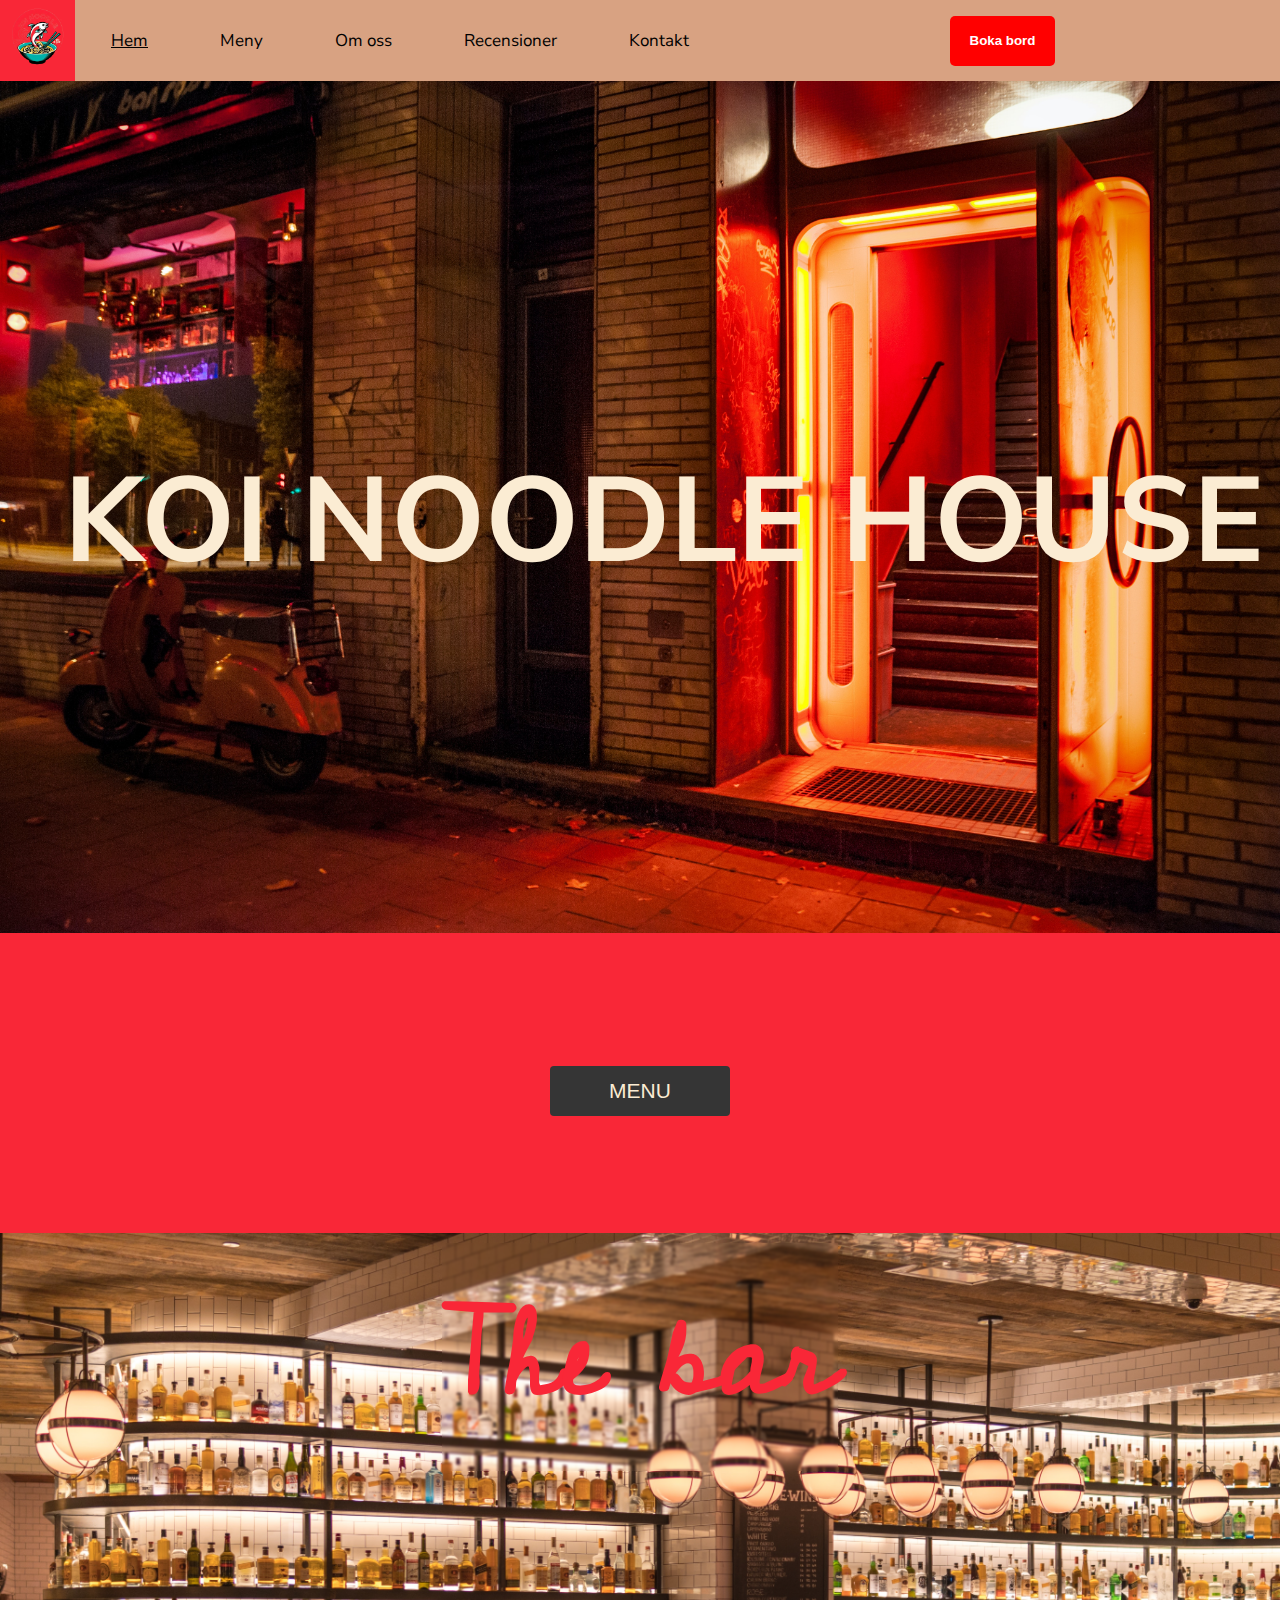
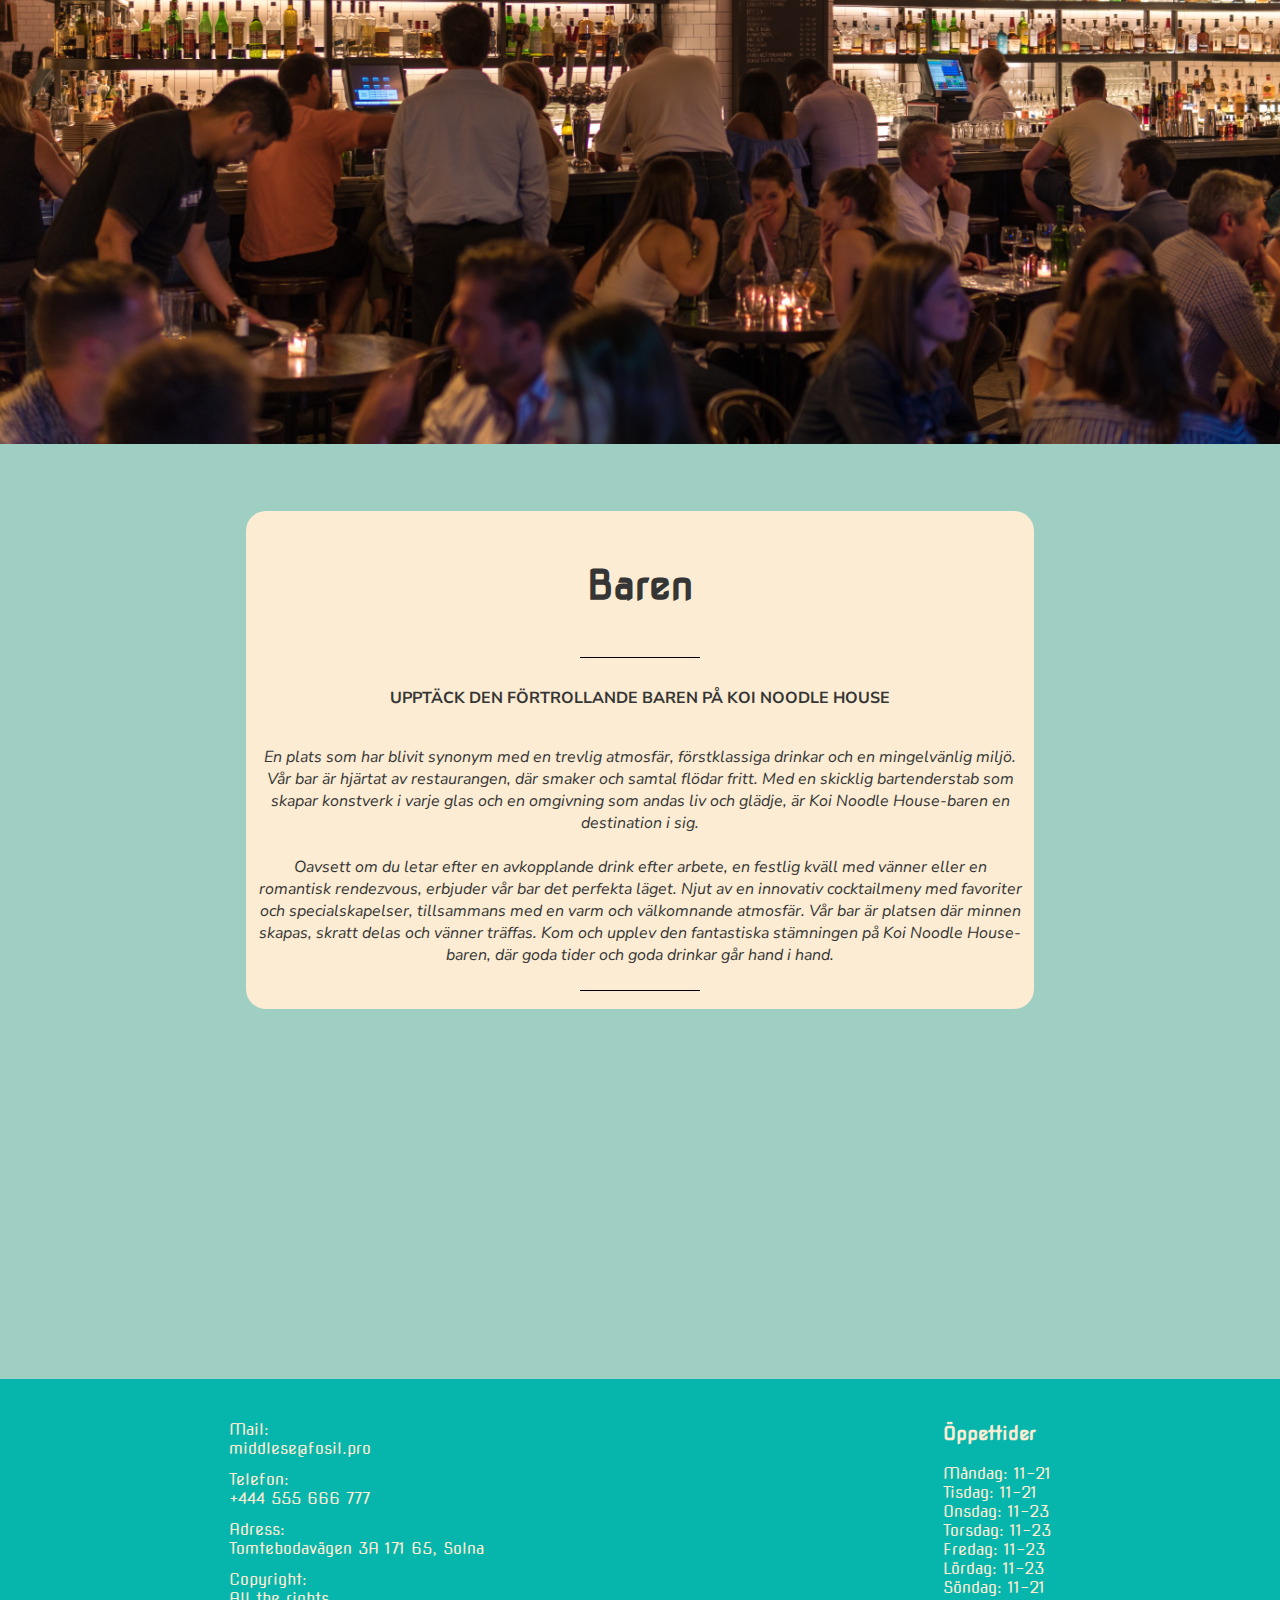
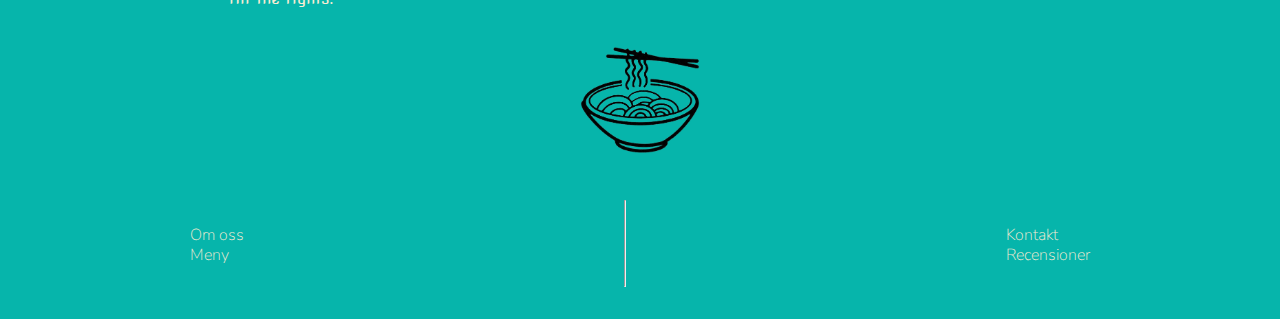
==== index.html @ 0df45abd "Merge pull request #26 from CharlesLindberg/jon" ====
<!DOCTYPE html>
<html lang="sv">
  <head>
    <meta charset="UTF-8" />
    <meta http-equiv="X-UA-Compatible" content="IE=edge" />
    <meta name="viewport" content="width=device-width, initial-scale=1.0" />
    <link rel="stylesheet" href="style.css" />
    <link rel="preconnect" href="https://fonts.googleapis.com" />
    <link rel="preconnect" href="https://fonts.gstatic.com" crossorigin />
    <link
      href="https://fonts.googleapis.com/css2?family=Nova+Square&family=Nunito+Sans:opsz,wght@6..12,200;6..12,300;6..12,400;6..12,900;6..12,1000&display=swap"
      rel="stylesheet"
    />
    <link rel="preconnect" href="https://fonts.googleapis.com" />
    <link rel="preconnect" href="https://fonts.gstatic.com" crossorigin />
    <link
      href="https://fonts.googleapis.com/css2?family=Cedarville+Cursive&display=swap"
      rel="stylesheet"
    />
    <link rel="stylesheet" href="https://cdnjs.cloudflare.com/ajax/libs/font-awesome/4.7.0/css/font-awesome.min.css">
    <script src="script.js"></script>
    <title>Koi Noodle House</title>
    <link rel="icon" href="/images/koiFishLogo.png">
    <script defer src="script.js"></script>

  </head>
  <body>
    <header>
      <nav class="topnav" id="myTopnav" aria-label="Main Navigation">
        <a href="./index.html" class="active"><img src="./images/RamenLogo.png" alt="Koi fish logo"
            height="75"
            width="75"
        /></a>
        <a href="./index.html" style="text-decoration: underline;">Hem</a>
        <a href="./meny.html">Meny</a>
        <a href="./omoss.html">Om oss</a>
        <a href="./recensioner.html">Recensioner</a>
        <a href="./kontakt.html">Kontakt</a>
      <div class="openBtn">
            <button class="openButton" onclick="openForm()"><strong>Boka bord</strong></button>
          </div>
          <div class="loginPopup">
            <div class="formPopup" id="popupForm">
              <form class="formContainer">
                <h2>Boka Bord:</h2>
                <label for="email">
                  <strong>E-mail</strong>
                </label>
                <input type="text" id="email" placeholder="Your Email" name="email" required>
                <label for="date">
                  <strong>Datum</strong>
                </label>
                <input type="datetime-local" id="date" name="date" required>
                <label for="date">
                  <strong>Antal personer</strong>
                </label>
                <input type="number" id="persons" placeholder="Antal personer" name="persons" required>
                <button type="submit" class="btn-boka">Boka</button>
                <button type="button" class="btn-boka cancel" onclick="closeForm()">Stäng</button>
              </form>
            </div>
          </div>
        <a href="javascript:void(0);" class="icon" onclick="myFunction()">
          <i class="fa fa-bars"></i>
        </a>
      </nav>
    </header>
    <main class="startsida">
      <div class="pics">
        <img
          src="/images/pexels-mali-maeder-219095.jpg"
          alt="Köksmästare arbetar"
          class="desktop"
        />
        <img
          src="/images/pexels-kyle-lui-734562.jpg"
          alt="restaurangen"
          class="mobile"
        />
        <h1>KOI NOODLE HOUSE</h1>
        <div class="btn">
          <a href="/meny.html"><button>MENU</button></a>
        </div>
      </div>
      <div class="bar">
        <img src="/images/theBar.jpg" alt="Baren" />
        <h2>The bar</h2>
        <div class="text">
          <h3>Baren</h3>
          <hr>
          <h4>UPPTÄCK DEN FÖRTROLLANDE BAREN PÅ KOI NOODLE HOUSE</h4>
          <p>
            En plats som har blivit synonym med en trevlig atmosfär,
            förstklassiga drinkar och en mingelvänlig miljö. Vår bar är hjärtat
            av restaurangen, där smaker och samtal flödar fritt. Med en skicklig
            bartenderstab som skapar konstverk i varje glas och en omgivning som
            andas liv och glädje, är Koi Noodle House-baren en destination i
            sig. <br /><br />

            Oavsett om du letar efter en avkopplande drink efter arbete, en
            festlig kväll med vänner eller en romantisk rendezvous, erbjuder vår
            bar det perfekta läget. Njut av en innovativ cocktailmeny med
            favoriter och specialskapelser, tillsammans med en varm och
            välkomnande atmosfär. Vår bar är platsen där minnen skapas, skratt
            delas och vänner träffas. Kom och upplev den fantastiska stämningen
            på Koi Noodle House-baren, där goda tider och goda drinkar går hand
            i hand.
          </p>
          <hr />
        </div>
      </div>
    </main>
    <footer>
      <div class="row">
        <div class="contact-information" aria-label="Company Contact Information">
          <p>Mail:<br>
            middlese@fosil.pro<br>
          </p>
          <p>
            Telefon:<br>
            +444 555 666 777<br>
          </p>
          <p>
            Adress:<br>
            Tomtebodavägen 3A 171 65, Solna<br>
          </p>
          <p>
            Copyright:<br>
            All the rights.
          </p>
        </div>
        <div class="contact">
          <h3>Öppettider</h3>
          <p>
            Måndag: 11-21 <br />
            Tisdag: 11-21 <br />
            Onsdag: 11-23 <br />
            Torsdag: 11-23 <br />
            Fredag: 11-23 <br />
            Lördag: 11-23 <br />
            Söndag: 11-21 <br />
          </p>
        </div>
      </div>
      <div class="img-holder">
        <img src="./images/nudlar2-removebg-preview.png" alt="nudlar" />
      </div>
      <div class="row">

              <div class="footer-nav" aria-label="Footer Navigation">
                <a href="./omoss.html">Om oss</a>
                <a href="./meny.html">Meny</a>
              </div>
              <div class="line">
                <hr />
              </div>
              <div class="row">
                <div class="footer-nav" aria-label="Footer Navigation">
                  <a href="./kontakt.html">Kontakt</a>
                  <a href="./recensioner.html">Recensioner</a>
                </div>
              </div>
            </div>
          </footer>
  </body>
</html>
---- style.css ----
@charset "UTF-8";
.topnav {
  background-color: #d8a282;
  overflow: hidden;
  font-family: "Nunito Sans", sans-serif;
}

.topnav a {
  float: left;
  display: block;
  color: black;
  text-align: center;
  text-decoration: none;
  font-size: 17px;
}

.topnav a:not(:first-child) {
  display: none;
  padding: 29px 36px;
}

.topnav a:hover {
  background-color: #d8a282;
  color: red;
  transition: 0.2s;
}

.topnav a.active {
  background-color: #f92737;
}

.topnav a.icon {
  float: right;
  display: block;
}

.topnav.responsive {
  position: relative;
}

.topnav.responsive a.icon {
  position: absolute;
  right: 0;
  top: 0;
}

.topnav.responsive a {
  float: none;
  display: block;
  text-align: left;
}

.topnav.responsive {
  z-index: 1;
}

.openBtn {
  position: absolute;
  left: 150px;
}

.topnav a:active {
  text-decoration: underline;
}

@media screen and (min-width: 800px) {
  .topnav a:not(:first-child) {
    display: block;
  }
  .topnav a.icon {
    display: none;
  }
  .openBtn {
    position: static;
  }
}
.row {
  display: flex;
  justify-content: space-around;
  align-items: center;
}

hr {
  height: 85px;
}

footer {
  color: #fbecd3;
  background-color: #06b5ab;
  position: relative;
  bottom: 0px;
  width: 100%;
  min-height: 60vh;
  display: flex;
  flex-direction: column;
  justify-content: space-evenly;
}
footer .img-holder {
  height: 10%;
  width: 10%;
  align-self: center;
}
footer .img-holder img {
  height: 100%;
  width: 100%;
}
footer .contact {
  font-family: "Nova Square", sans-serif;
}
footer .contact-information {
  display: flex;
  flex-direction: column;
  justify-content: flex-start;
}
footer .contact-information p {
  margin: 12px 0px 0px 0px;
  font-family: "Nova Square", sans-serif;
}

.footer-nav {
  font-family: "Nunito Sans", sans-serif;
  font-weight: 200;
  display: flex;
  flex-direction: column;
}
.footer-nav a {
  height: 20px;
  text-decoration: none;
  color: #fbecd3;
}

.meny .content {
  background-color: #9fcec3;
  font-family: "Nunito Sans", sans-serif;
  color: rgb(53, 53, 53);
  display: flex;
  flex-direction: column;
  justify-content: center;
  align-items: center;
  min-height: 500px;
  align-items: center;
  text-align: center;
}
.meny .content .rubrik {
  position: relative;
}
.meny .content .rubrik video {
  max-width: 100%;
}
.meny .content .rubrik h2 {
  font-size: 50px;
  position: relative;
  bottom: 35vw;
  color: #fbecd3;
}
.meny .content .rubrik p {
  position: relative;
  bottom: 35vw;
  font-style: normal;
  color: #fbecd3;
}
.meny .content h3 {
  font-family: "Nova Square", sans-serif;
  font-size: x-large;
}
.meny .content h4 {
  margin-top: 30px;
}
.meny .content hr {
  height: 1px;
  width: 300px;
  background-color: rgb(53, 53, 53);
  border: none;
}
.meny .content p {
  font-style: italic;
}
.meny .content .appetizers {
  max-width: 450px;
  background-color: #fbecd3;
  border-radius: 10px;
  margin: 10px;
}
.meny .content .container {
  position: relative;
  bottom: 100px;
}

.entrees {
  border: 1px solid #fbecd3;
  background-color: #fbecd3;
  border-radius: 10px;
  max-width: 450px;
  margin: 10px;
}

.desserts {
  background-color: #fbecd3;
  border-radius: 10px;
  max-width: 450px;
  margin: 10px;
}

.drinks {
  background-color: #fbecd3;
  border-radius: 10px;
  max-width: 450px;
  margin: 10px;
}

@media (min-width: 1024px) {
  .meny .container {
    display: flex;
    flex-direction: row;
  }
  .rubrik h2,
  .rubrik p {
    position: relative;
    bottom: 60vw;
  }
}
.recension-body {
  background: url("./images/alley-eva-bronzini.jpg");
  background-size: cover;
  -webkit-backdrop-filter: blur(3px);
          backdrop-filter: blur(3px);
}

.recension {
  border: 1px solid #06b5ab;
  height: 165px;
  width: 70%;
  border-radius: 4px;
  background-color: whitesmoke;
  box-sizing: border-box;
  padding: 12px;
  box-shadow: 1px 1px 7px black;
  font-family: "Nunito Sans", sans-serif;
}
.recension h3 {
  font-size: 18px;
  font-weight: 400;
  margin: 0px;
}
.recension .date {
  color: black;
  font-size: 10px;
  display: flex;
  justify-content: flex-end;
  margin: 0 20px 0 0;
}
.recension p {
  font-size: 14px;
  margin-bottom: 0px;
}

.rec-title h1 {
  font-family: "Nunito Sans", sans-serif;
  font-weight: 300;
  color: #fbecd3;
  display: flex;
  justify-content: center;
}

.recensioner .container {
  font-family: "Nunito Sans", sans-serif;
  display: flex;
  flex-direction: column;
  align-items: center;
  gap: 32px;
  margin: 12px;
}
.recensioner .container .stars {
  display: flex;
  justify-content: flex-end;
  margin-right: 20px;
}
.recensioner .container .stars img {
  height: 20px;
  width: 20px;
}

.text-form {
  width: 100%;
}
.text-form .rec-row {
  width: 100%;
  display: flex;
  align-items: center;
  justify-content: center;
  margin-bottom: 8px;
}
.text-form .rec-row label {
  width: 95px;
  color: white;
}
.text-form .rec-row textarea#rec-text {
  height: 200px;
  width: 60%;
  border: 1px solid #06b5ab;
  background-color: whitesmoke;
  border-radius: 4px;
  box-shadow: 1px 1px 7px black;
}
.text-form .rec-row input[type=text] {
  margin-left: 24px;
  border: 1px solid #06b5ab;
  background: whitesmoke;
}

.sent {
  display: none;
  height: 400px;
  width: 400px;
  position: absolute;
  bottom: 30%;
  left: 25%;
}

.rec-row:nth-of-type(3) {
  display: flex;
  flex-direction: column;
}
.rec-row:nth-of-type(3) input[type=submit] {
  margin-top: 16px;
  height: 50px;
  width: 120px;
  font-size: 18px;
  background-color: #06b5ab;
  border: none;
  border-radius: 4px;
  color: #fbecd3;
}
.rec-row:nth-of-type(3) input[type=submit]:hover {
  cursor: pointer;
  background: #fbecd3;
  color: black;
}
.rec-row:nth-of-type(3) input[type=submit]:active .container .sent {
  display: inline-block;
}

.rec-row * {
  font-family: "Nunito Sans", sans-serif;
}

@media (min-width: 1024px) {
  .recensioner .container {
    display: flex;
    justify-content: center;
  }
  .recensioner .container .recension {
    width: 60%;
  }
  .recensioner .container textarea#rec-text {
    width: 60%;
  }
}
.topnav {
  background-color: #d8a282;
  overflow: hidden;
  font-family: "Nunito Sans", sans-serif;
}

.topnav a {
  float: left;
  display: block;
  color: black;
  text-align: center;
  text-decoration: none;
  font-size: 17px;
}

.topnav a:not(:first-child) {
  display: none;
  padding: 29px 36px;
}

.topnav a:hover {
  background-color: #d8a282;
  color: red;
  transition: 0.2s;
}

.topnav a.active {
  background-color: #f92737;
}

.topnav a.icon {
  float: right;
  display: block;
}

.topnav.responsive {
  position: relative;
}

.topnav.responsive a.icon {
  position: absolute;
  right: 0;
  top: 0;
}

.topnav.responsive a {
  float: none;
  display: block;
  text-align: left;
}

.topnav.responsive {
  z-index: 1;
}

.openBtn {
  position: absolute;
  left: 150px;
}

.topnav a:active {
  text-decoration: underline;
}

@media screen and (min-width: 800px) {
  .topnav a:not(:first-child) {
    display: block;
  }
  .topnav a.icon {
    display: none;
  }
  .openBtn {
    position: static;
  }
}
.container-about {
  display: flex;
  flex-direction: column;
  font-family: "Nunito Sans", sans-serif;
  justify-content: space-evenly;
  gap: 20px;
  width: 100%;
  align-items: center;
  -o-object-fit: cover;
     object-fit: cover;
  padding-bottom: 24px;
}

.employee {
  font-family: "Nunito Sans", sans-serif;
  height: 215px;
  width: 300px;
  display: flex;
  flex-direction: column;
  box-shadow: 2px 2px 9px black;
  background-color: rgba(194, 248, 255, 0.3019607843);
  -webkit-backdrop-filter: blur(12px);
          backdrop-filter: blur(12px);
  box-sizing: border-box;
  padding: 12px;
  border-radius: 4px;
}
.employee .employee-pictures {
  display: flex;
  justify-content: space-between;
}
.employee img {
  height: auto;
  min-width: 20%;
  max-width: 30%;
  border-radius: 50%;
  aspect-ratio: 1;
  -o-object-fit: cover;
     object-fit: cover;
}
.employee img:nth-of-type(2) {
  min-width: 20px;
  height: 50px;
}
.employee h3 {
  font-weight: 400;
  margin: 4px 0px;
}
.employee p {
  font-size: 12px;
}
.employee p:nth-of-type(2) {
  font-weight: 600;
}

.about-title {
  display: flex;
  flex-direction: column;
  font-family: "Nunito Sans", sans-serif;
  align-items: center;
  justify-content: center;
}
.about-title p {
  width: 80%;
}
.about-title h2 {
  align-self: center;
}
.about-title .slogan {
  font-weight: 300;
}

.about-us {
  background: url("/images/wood-background2-tirachard-kumtanom.jpg");
}

@media (min-width: 1024px) {
  .employee {
    width: 80%;
    height: 350px;
    flex-direction: row;
    align-items: center;
    justify-content: flex-start;
  }
  .employee .employee:not(.employee-pictures) {
    justify-content: center;
  }
  .employee .employee-pictures {
    width: 600px;
    justify-content: space-evenly;
  }
  .employee .employee-pictures img {
    min-width: 30%;
    max-width: 50%;
    -o-object-fit: cover;
       object-fit: cover;
  }
  .employee .employee-pictures img:nth-of-type(2) {
    display: none;
  }
  .employee .employee-text {
    display: flex;
    flex-direction: column;
    font-size: 24px;
  }
  .employee .employee-text p {
    font-size: 20px;
  }
  .employee .employee-text h3 {
    font-size: 26px;
  }
}
.main-kontakt {
  background-color: #fbecd3;
  font-family: "Nova Square", sans-serif;
}

.linje {
  border-bottom: solid red;
}

.Kontakt {
  display: flex;
  flex-direction: column;
  align-items: center;
  gap: 30px;
  padding-bottom: 100px;
}
.Kontakt img {
  height: 200px;
}
.Kontakt .formulär {
  background-color: beige;
  padding: 15px;
  border: solid #06b5ab;
  border-radius: 4px;
}
.Kontakt .formulär #button {
  color: white;
  background-color: #06b5ab;
  border-radius: 4px;
  border: none;
  padding: 15px;
}

.byggvideo {
  width: 100%;
}
.byggvideo img {
  max-width: 100%;
  height: 10%;
}
.byggvideo h2 {
  position: relative;
  bottom: 55vw;
  text-align: center;
  color: #fbecd3;
  font-family: "nunito sans", sans-serif;
  font-size: 6vw;
}
.byggvideo h3 {
  position: relative;
  text-align: center;
  color: #fbecd3;
  bottom: 60vw;
  font-size: 3vw;
}

@media (min-width: 1024px) {
  .Kontakt {
    display: flex;
    flex-direction: row;
    justify-content: space-evenly;
  }
  .rubrikkontakt {
    position: relative;
    bottom: 200px;
  }
}
.startsida div {
  font-family: "nunito sans", sans-serif;
  width: 100%;
  background-color: #f92737;
  display: flex;
  flex-direction: column;
  justify-content: center;
  align-items: center;
}
.startsida div img {
  width: 100%;
}
.startsida div .desktop {
  display: none;
}
.startsida div .pics {
  position: relative;
}
.startsida div h1 {
  position: absolute;
  top: 20vh;
  left: 10vw;
  color: #fbecd3;
  font-size: 70px;
}
.startsida div .btn {
  width: 100%;
  height: 300px;
  position: relative;
  bottom: 0px;
  display: flex;
  align-items: center;
  justify-content: center;
}
.startsida div button {
  margin-top: 16px;
  height: 50px;
  width: 180px;
  font-size: 21px;
  background-color: rgb(53, 53, 53);
  border: none;
  border-radius: 4px;
  color: #fbecd3;
}
.startsida div button a {
  text-decoration: none;
  color: #fbecd3;
}
.startsida div button:hover {
  background-color: rgb(72, 67, 67);
  cursor: pointer;
}
.startsida .bar {
  color: rgb(53, 53, 53);
  background-color: #9fcec3;
}
.startsida .bar h2 {
  position: relative;
  bottom: 230px;
  color: #f92737;
  font-size: 50px;
  font-family: "Cedarville Cursive", cursive;
  -webkit-backdrop-filter: blur(1px);
          backdrop-filter: blur(1px);
}
.startsida .bar hr {
  width: 120px;
  height: 1px;
  background-color: black;
  border: none;
}
.startsida .bar .text {
  width: 60%;
  background-color: #fbecd3;
  color: rgb(53, 53, 53);
  border-radius: 20px;
  text-align: center;
  margin-bottom: 10px;
  padding: 10px;
  position: relative;
  bottom: 10vh;
}
.startsida .bar .text h3 {
  font-family: "nova square";
  font-size: 40px;
}
.startsida .bar .text p {
  font-style: italic;
}

.topnav a:active {
  text-decoration: underline;
}

@media (min-width: 1024px) {
  .mobile {
    display: none;
  }
  .startsida .pics {
    height: -moz-fit-content;
    height: fit-content;
  }
  .startsida div h1 {
    font-size: 120px;
    position: absolute;
    top: 40vh;
    left: 5vw;
  }
  .startsida div button {
    bottom: 150px;
  }
  .startsida div .desktop {
    display: block;
  }
  .startsida .bar h2 {
    position: relative;
    bottom: 900px;
    color: #f92737;
    font-size: 120px;
    font-family: "Cedarville Cursive", cursive;
  }
  .startsida .bar .text {
    position: relative;
    bottom: 40vh;
  }
}
.openBtn {
  display: flex;
  justify-content: center;
  align-items: center;
  height: 81px;
}

.openButton {
  height: 50px;
  border: none;
  border-radius: 5px;
  background-color: red;
  color: white;
  padding: 14px 20px;
  cursor: pointer;
}

.loginPopup {
  position: relative;
  text-align: center;
  width: 100%;
}

.formPopup {
  display: none;
  position: fixed;
  left: 45%;
  top: 5%;
  transform: translate(-50%, 5%);
  border: 3px solid #999999;
  z-index: 9;
}

.formContainer {
  max-width: 300px;
  padding: 20px;
  background-color: #fff;
  box-sizing: border-box;
}
.formContainer * {
  box-sizing: border-box;
}

.formContainer input[type=text],
.formContainer input[type=number],
.formContainer input[type=datetime-local] {
  width: 100%;
  padding: 15px;
  margin: 5px 0 20px 0;
  border: none;
  background: #eee;
}

.formContainer input[type=text]:focus,
.formContainer input[type=datetime-local]:focus {
  background-color: #ddd;
  outline: none;
}

.formContainer .btn-boka {
  padding: 12px 20px;
  border: none;
  background-color: #8ebf42;
  color: #fff;
  cursor: pointer;
  width: 100%;
  margin-bottom: 15px;
  opacity: 0.8;
}

.formContainer .cancel {
  background-color: #cc0000;
}

.formContainer .btn-boka:hover,
.openButton:hover {
  opacity: 1;
}

body {
  margin: 0;
  padding: 0;
}/*# sourceMappingURL=style.css.map */
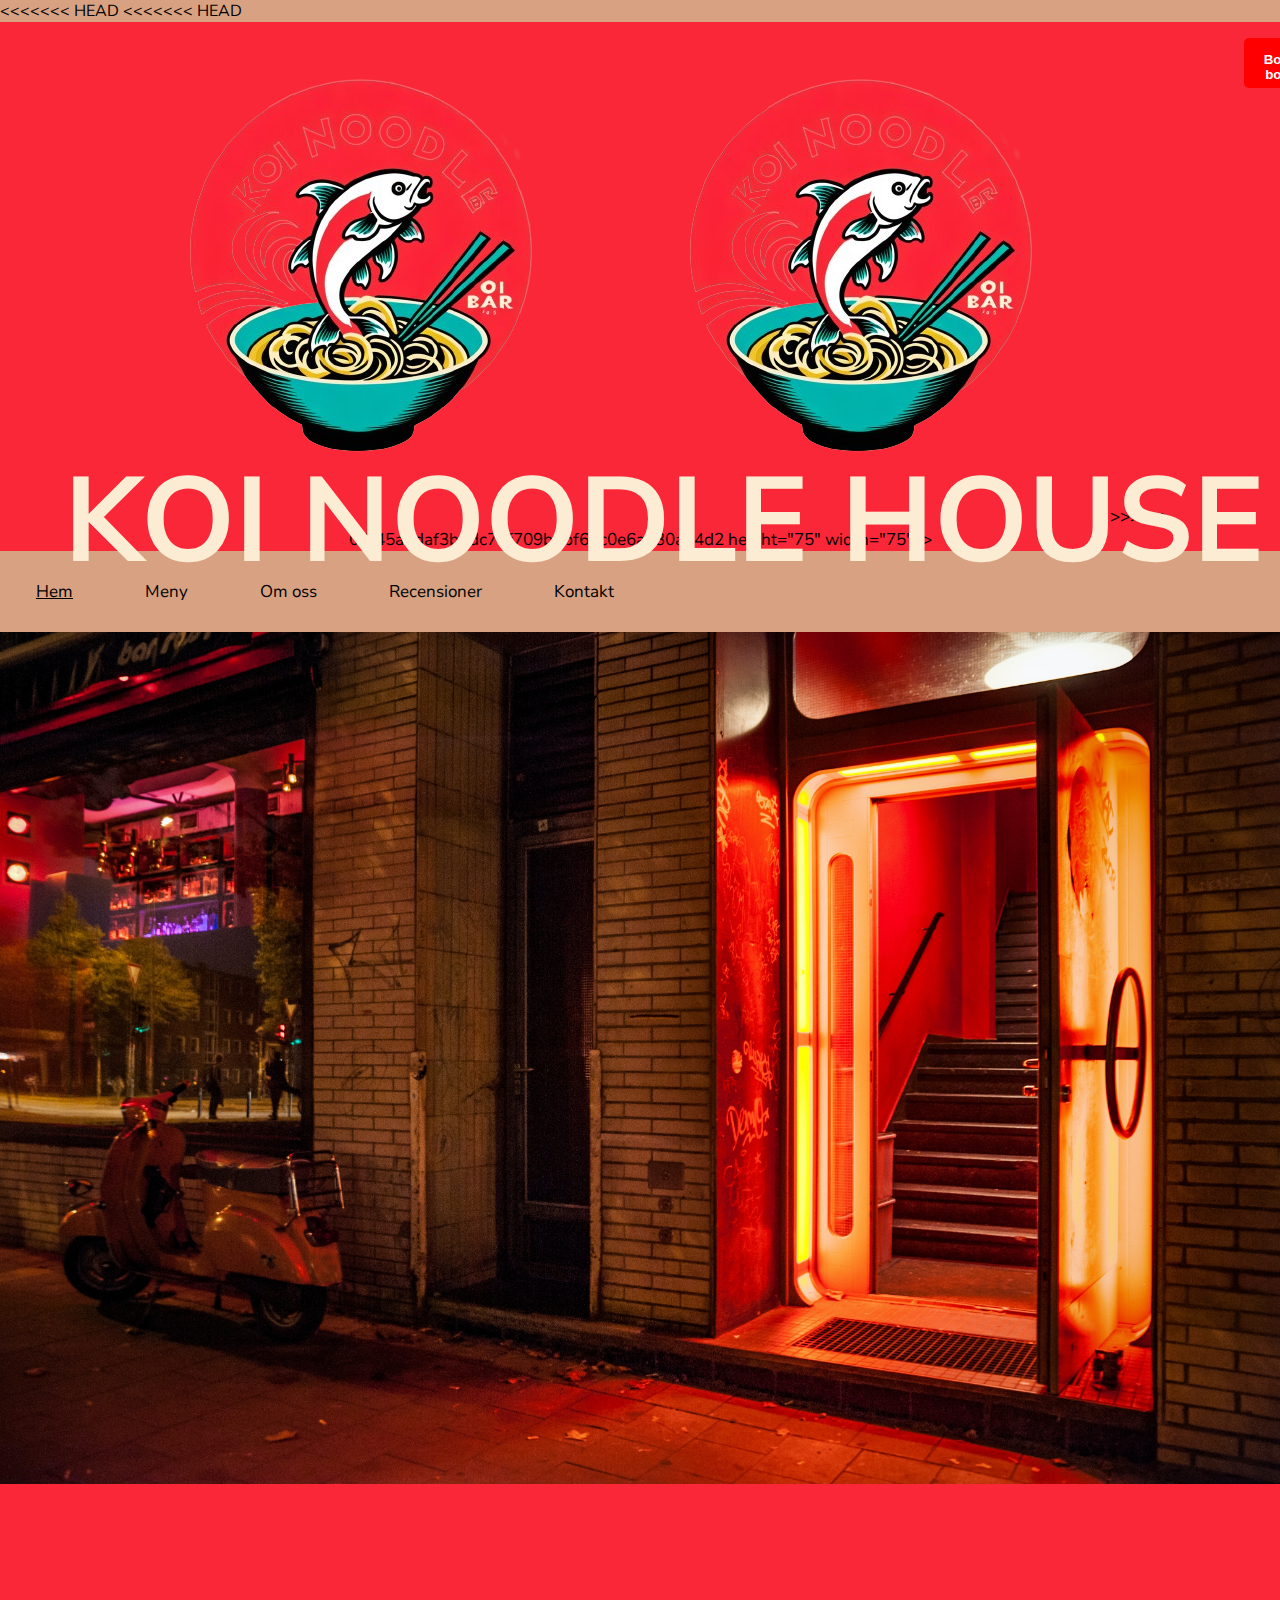
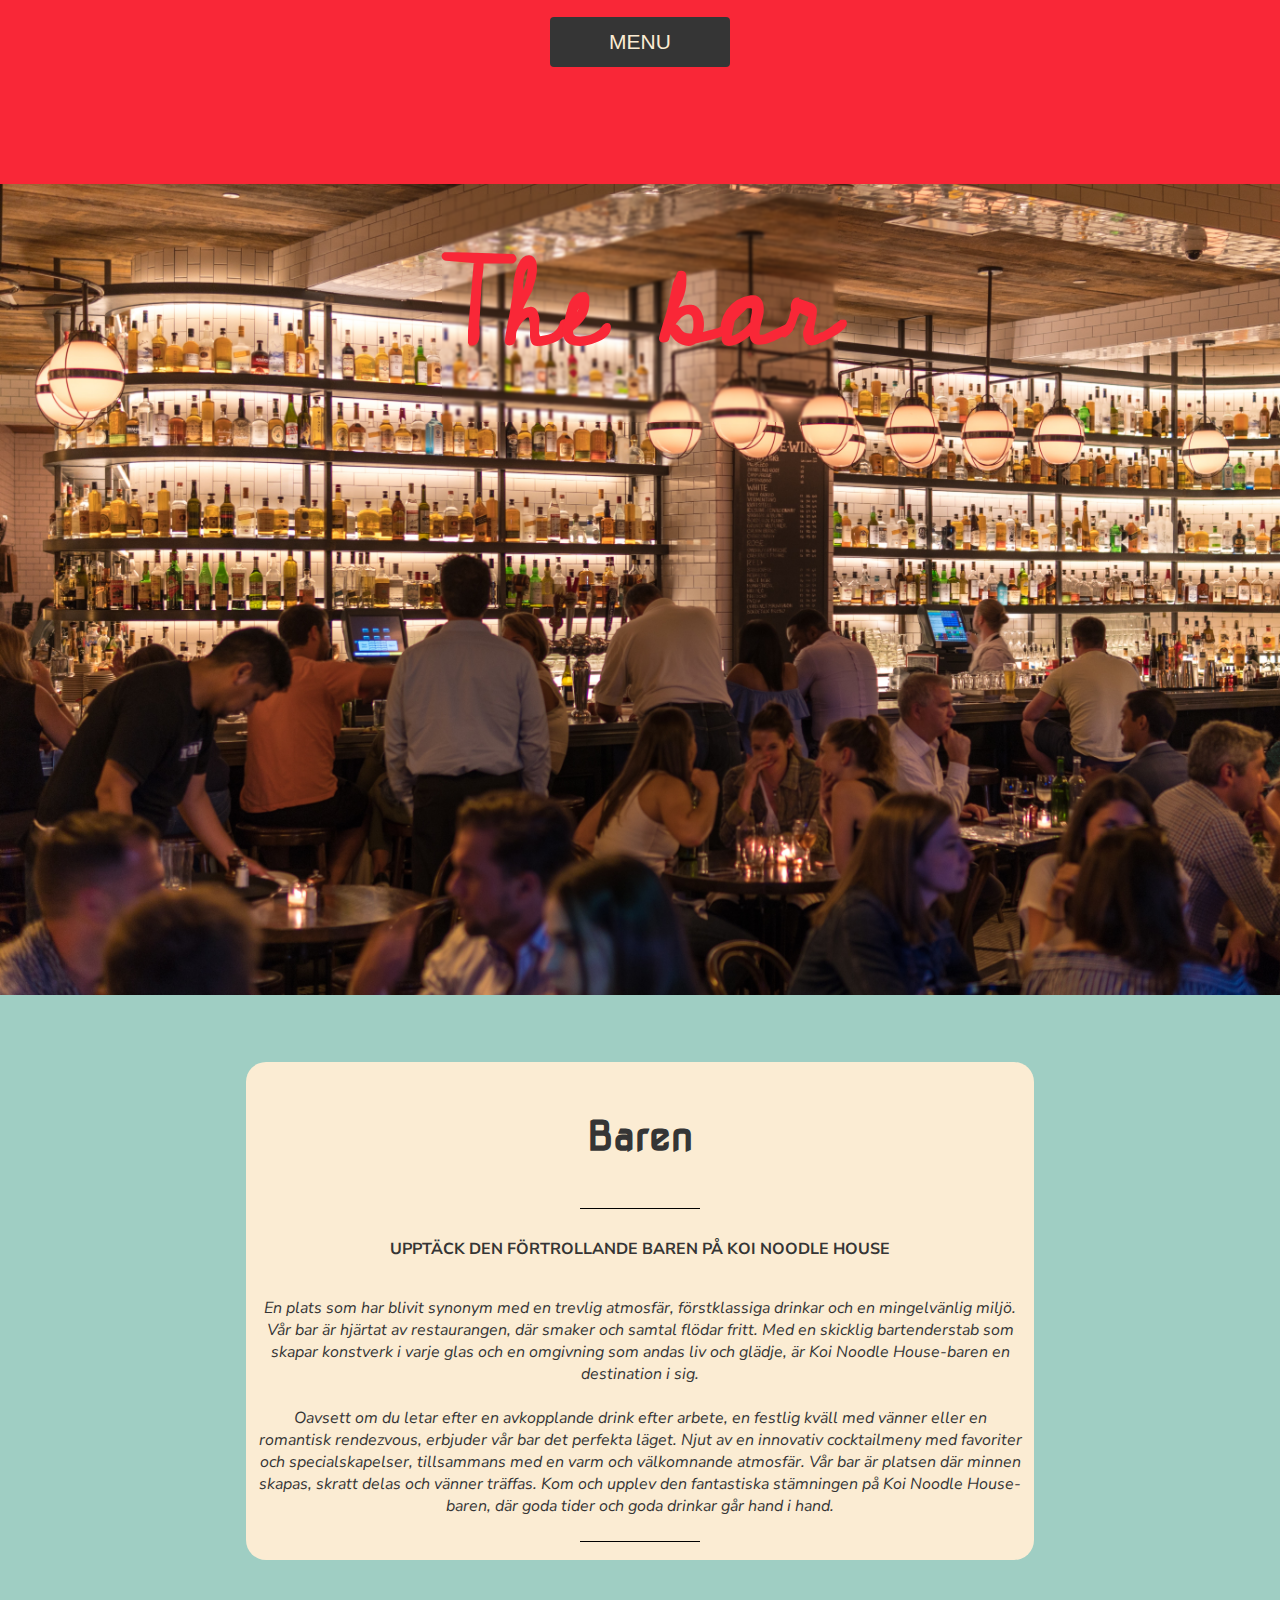
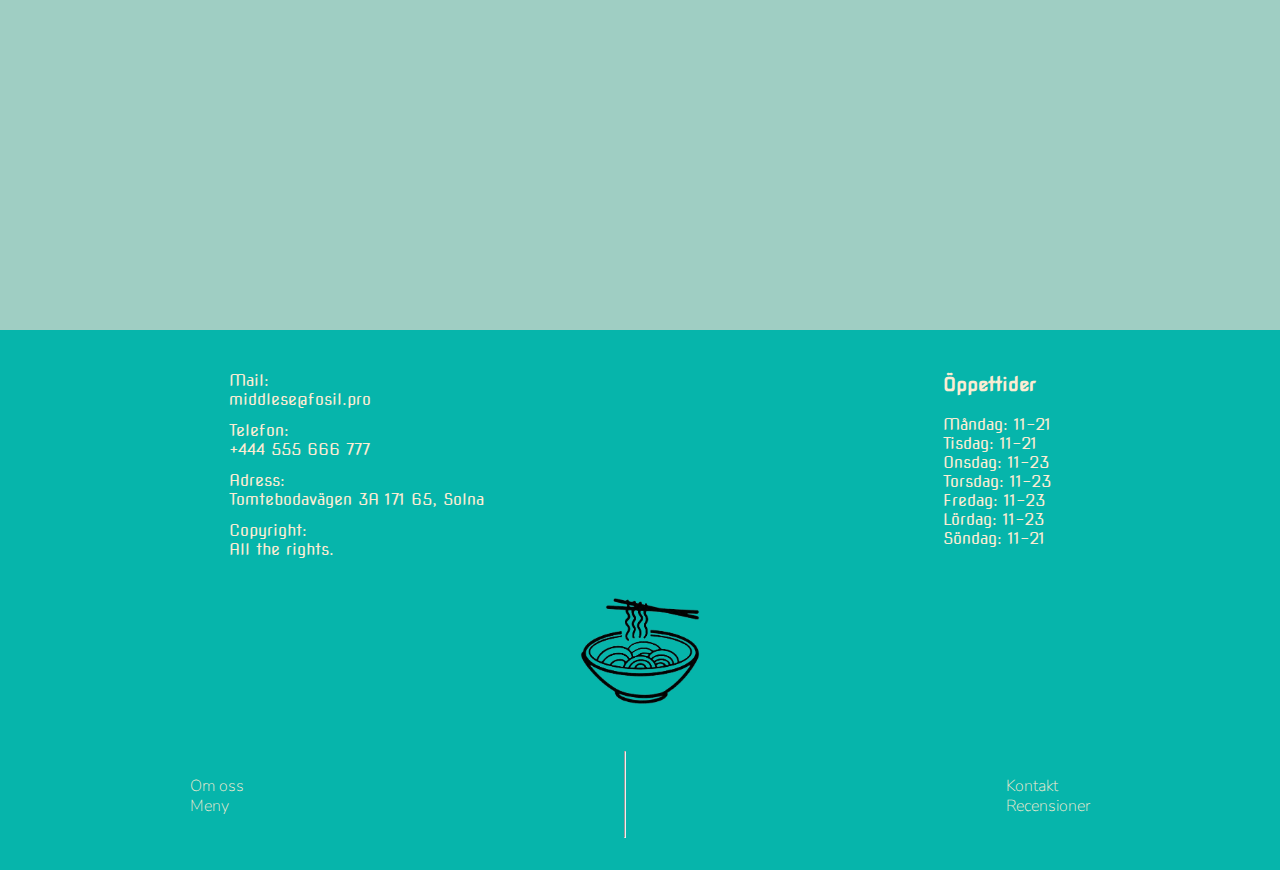
==== commit efbed1f2: "småtjafs" ====
--- a/index.html
+++ b/index.html
@@ -17,25 +17,78 @@
       href="https://fonts.googleapis.com/css2?family=Cedarville+Cursive&display=swap"
       rel="stylesheet"
     />
-    <link rel="stylesheet" href="https://cdnjs.cloudflare.com/ajax/libs/font-awesome/4.7.0/css/font-awesome.min.css">
+    <link
+      rel="stylesheet"
+      href="https://cdnjs.cloudflare.com/ajax/libs/font-awesome/4.7.0/css/font-awesome.min.css"
+    />
     <script src="script.js"></script>
     <title>Koi Noodle House</title>
-    <link rel="icon" href="/images/koiFishLogo.png">
+    <link rel="icon" href="/images/koiFishLogo.png" />
     <script defer src="script.js"></script>
-
   </head>
   <body>
     <header>
       <nav class="topnav" id="myTopnav" aria-label="Main Navigation">
+<<<<<<< HEAD
+        <a href="./index.html" class="active"
+          ><img
+            src="./images/RamenLogo.png"
+            alt="Koi fish logo"
+=======
         <a href="./index.html" class="active"><img src="./images/RamenLogo.png" alt="Koi fish logo"
+>>>>>>> 0df45abdaf3b6dc75f709b1bf67c0e6a730ab4d2
             height="75"
             width="75"
         /></a>
-        <a href="./index.html" style="text-decoration: underline;">Hem</a>
+        <a href="./index.html" style="text-decoration: underline">Hem</a>
         <a href="./meny.html">Meny</a>
         <a href="./omoss.html">Om oss</a>
         <a href="./recensioner.html">Recensioner</a>
         <a href="./kontakt.html">Kontakt</a>
+<<<<<<< HEAD
+        <div class="openBtn">
+          <button class="openButton" onclick="openForm()">
+            <strong>Boka bord</strong>
+          </button>
+        </div>
+        <div class="loginPopup">
+          <div class="formPopup" id="popupForm">
+            <form class="formContainer">
+              <h2>Boka Bord:</h2>
+              <label for="email">
+                <strong>E-mail</strong>
+              </label>
+              <input
+                type="text"
+                id="email"
+                placeholder="Your Email"
+                name="email"
+                required
+              />
+              <label for="date">
+                <strong>Datum</strong>
+              </label>
+              <input type="datetime-local" id="date" name="date" required />
+              <label for="date">
+                <strong>Antal personer</strong>
+              </label>
+              <input
+                type="number"
+                id="persons"
+                placeholder="Antal personer"
+                name="persons"
+                required
+              />
+              <button type="submit" class="btn-boka">Boka</button>
+              <button
+                type="button"
+                class="btn-boka cancel"
+                onclick="closeForm()"
+              >
+                Stäng
+              </button>
+            </form>
+=======
       <div class="openBtn">
             <button class="openButton" onclick="openForm()"><strong>Boka bord</strong></button>
           </div>
@@ -59,7 +112,9 @@
                 <button type="button" class="btn-boka cancel" onclick="closeForm()">Stäng</button>
               </form>
             </div>
+>>>>>>> 0df45abdaf3b6dc75f709b1bf67c0e6a730ab4d2
           </div>
+        </div>
         <a href="javascript:void(0);" class="icon" onclick="myFunction()">
           <i class="fa fa-bars"></i>
         </a>
@@ -87,7 +142,7 @@
         <h2>The bar</h2>
         <div class="text">
           <h3>Baren</h3>
-          <hr>
+          <hr />
           <h4>UPPTÄCK DEN FÖRTROLLANDE BAREN PÅ KOI NOODLE HOUSE</h4>
           <p>
             En plats som har blivit synonym med en trevlig atmosfär,
@@ -112,20 +167,24 @@
     </main>
     <footer>
       <div class="row">
-        <div class="contact-information" aria-label="Company Contact Information">
-          <p>Mail:<br>
-            middlese@fosil.pro<br>
-          </p>
-          <p>
-            Telefon:<br>
-            +444 555 666 777<br>
-          </p>
-          <p>
-            Adress:<br>
-            Tomtebodavägen 3A 171 65, Solna<br>
-          </p>
-          <p>
-            Copyright:<br>
+        <div
+          class="contact-information"
+          aria-label="Company Contact Information"
+        >
+          <p>
+            Mail:<br />
+            middlese@fosil.pro<br />
+          </p>
+          <p>
+            Telefon:<br />
+            +444 555 666 777<br />
+          </p>
+          <p>
+            Adress:<br />
+            Tomtebodavägen 3A 171 65, Solna<br />
+          </p>
+          <p>
+            Copyright:<br />
             All the rights.
           </p>
         </div>
@@ -146,21 +205,20 @@
         <img src="./images/nudlar2-removebg-preview.png" alt="nudlar" />
       </div>
       <div class="row">
-
-              <div class="footer-nav" aria-label="Footer Navigation">
-                <a href="./omoss.html">Om oss</a>
-                <a href="./meny.html">Meny</a>
-              </div>
-              <div class="line">
-                <hr />
-              </div>
-              <div class="row">
-                <div class="footer-nav" aria-label="Footer Navigation">
-                  <a href="./kontakt.html">Kontakt</a>
-                  <a href="./recensioner.html">Recensioner</a>
-                </div>
-              </div>
-            </div>
-          </footer>
+        <div class="footer-nav" aria-label="Footer Navigation">
+          <a href="./omoss.html">Om oss</a>
+          <a href="./meny.html">Meny</a>
+        </div>
+        <div class="line">
+          <hr />
+        </div>
+        <div class="row">
+          <div class="footer-nav" aria-label="Footer Navigation">
+            <a href="./kontakt.html">Kontakt</a>
+            <a href="./recensioner.html">Recensioner</a>
+          </div>
+        </div>
+      </div>
+    </footer>
   </body>
 </html>
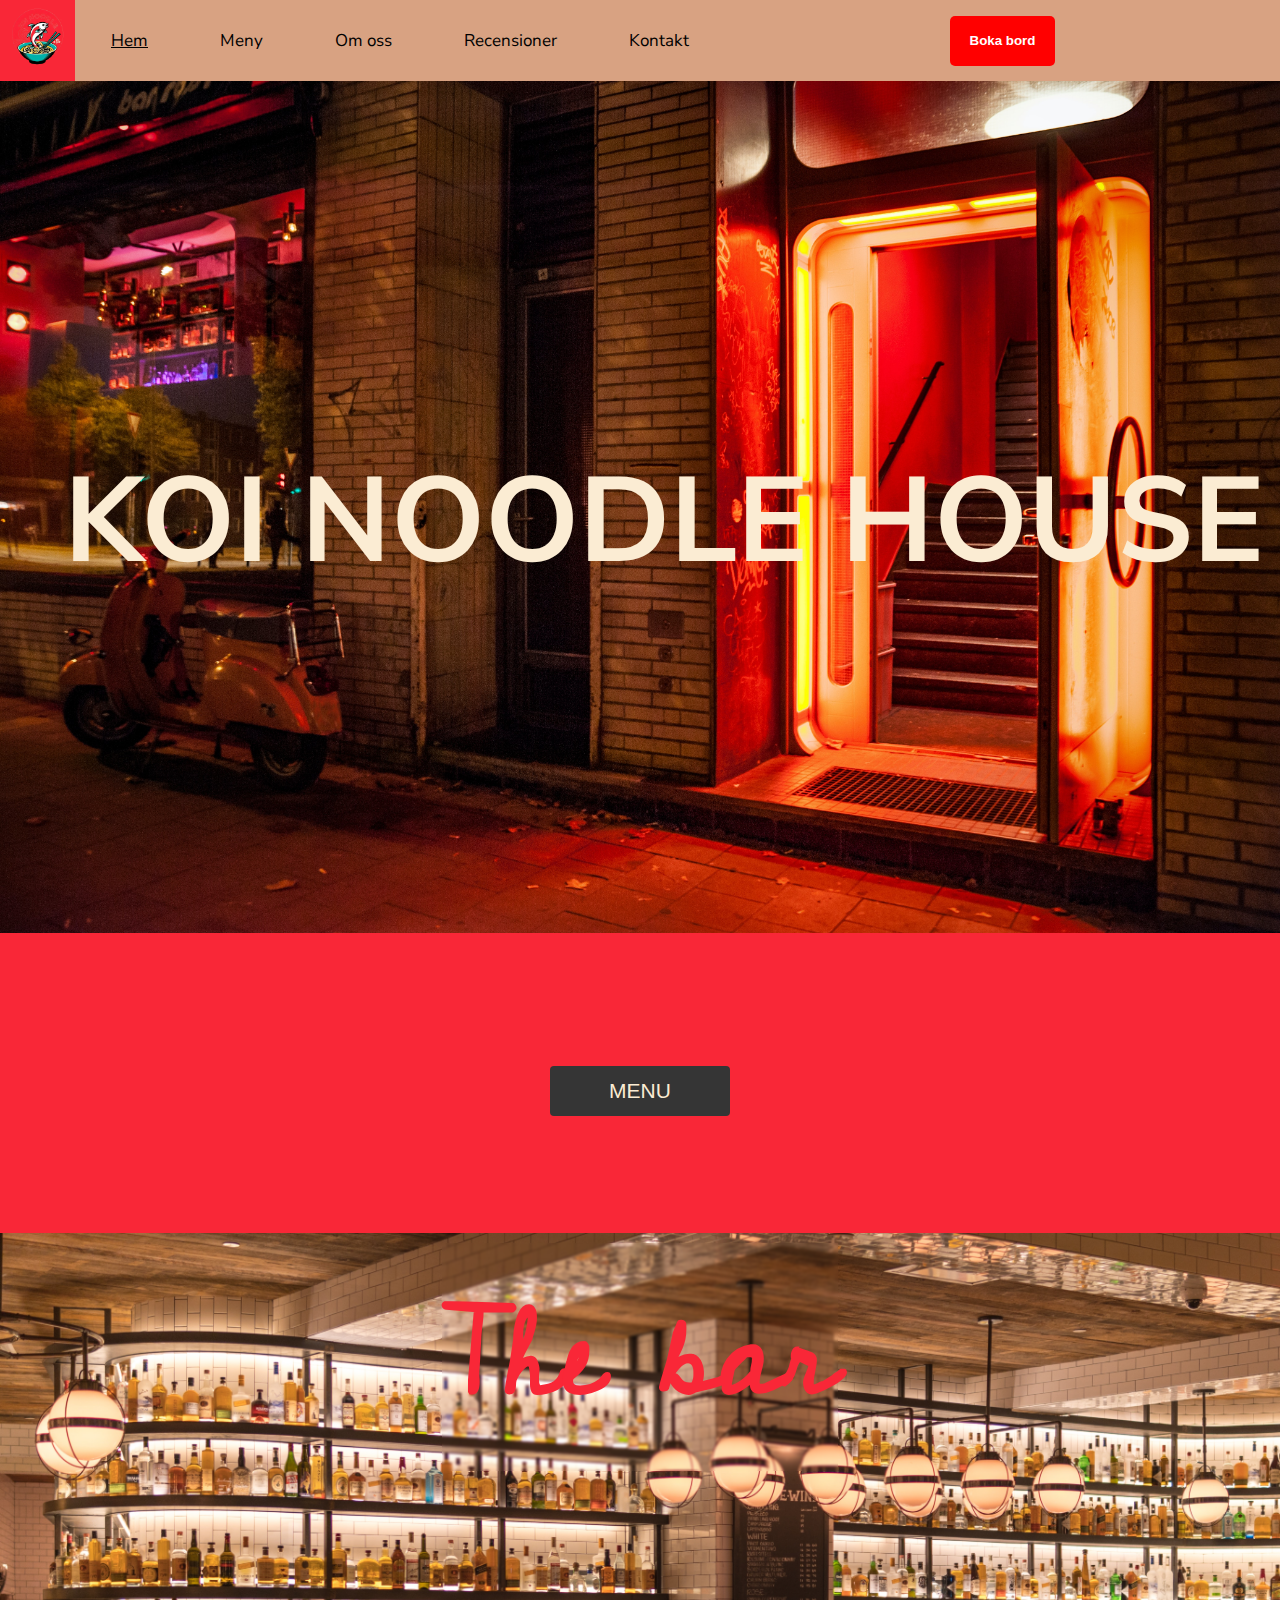
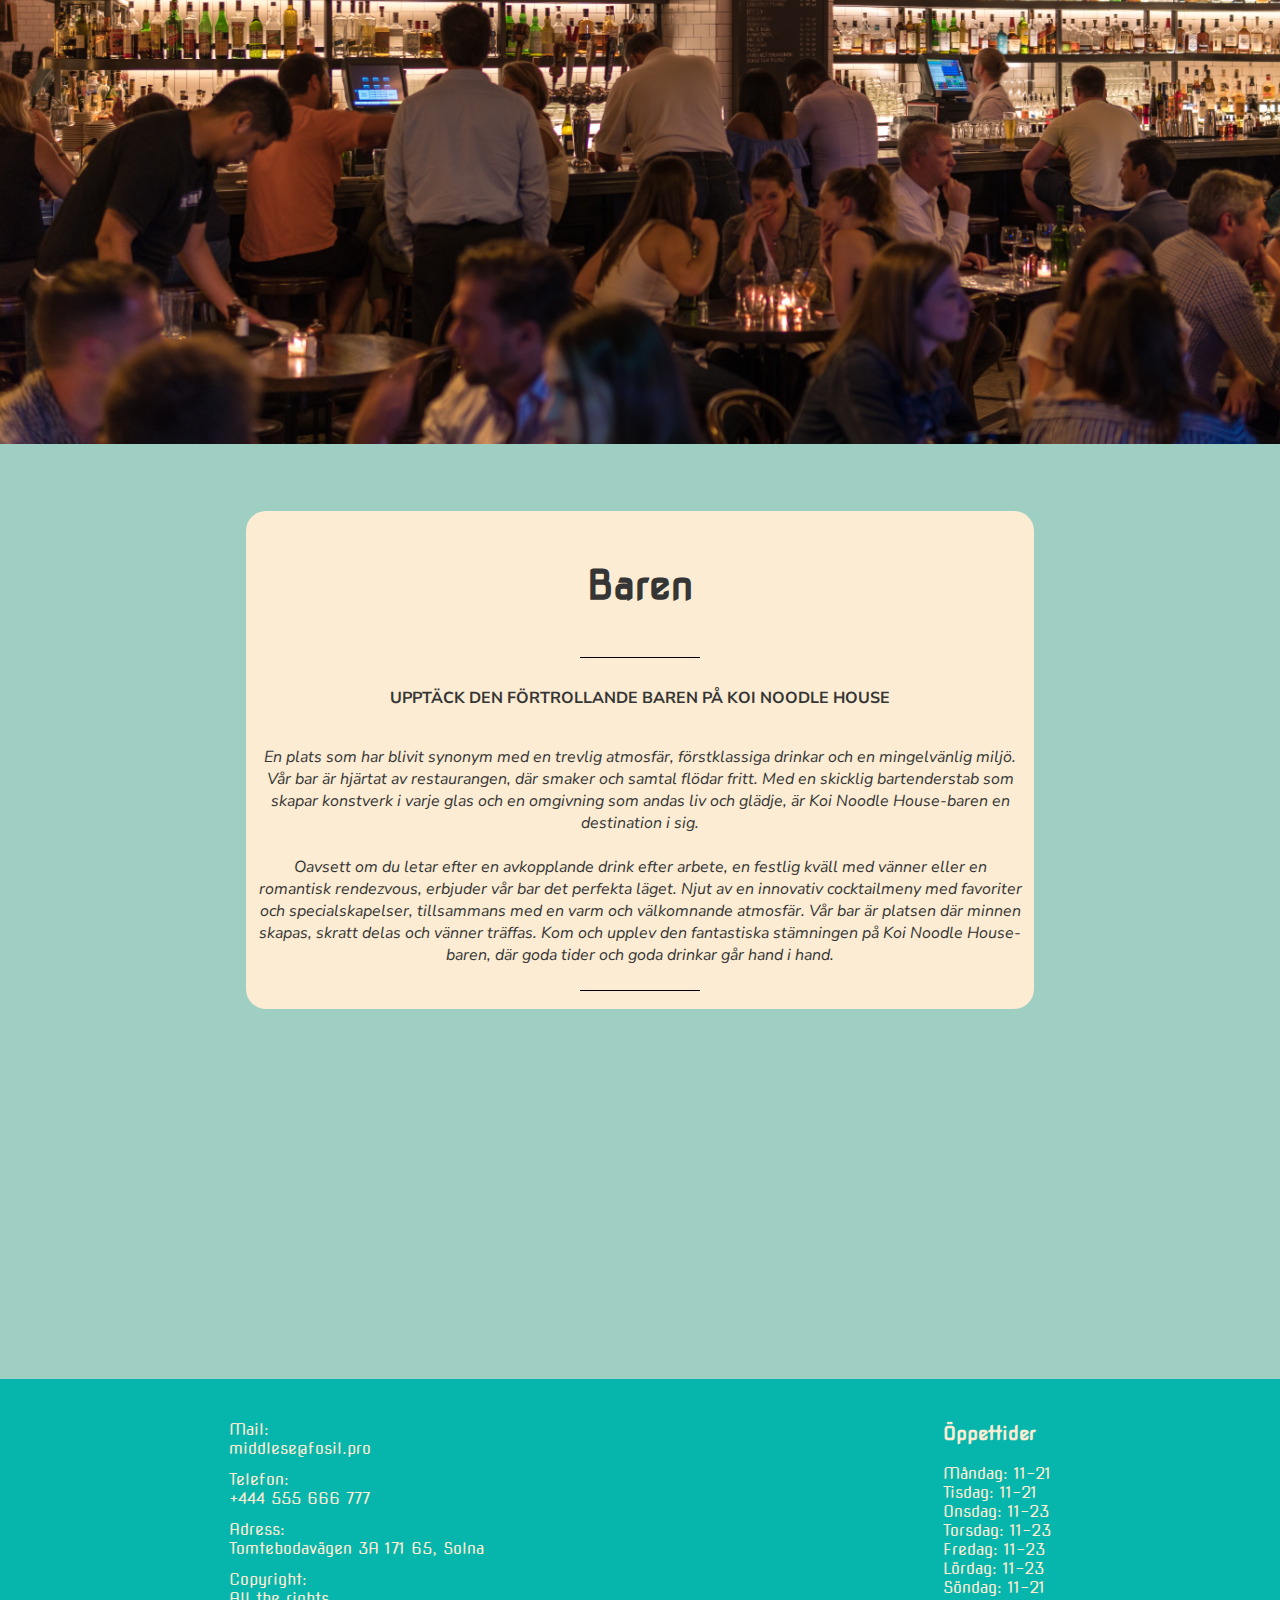
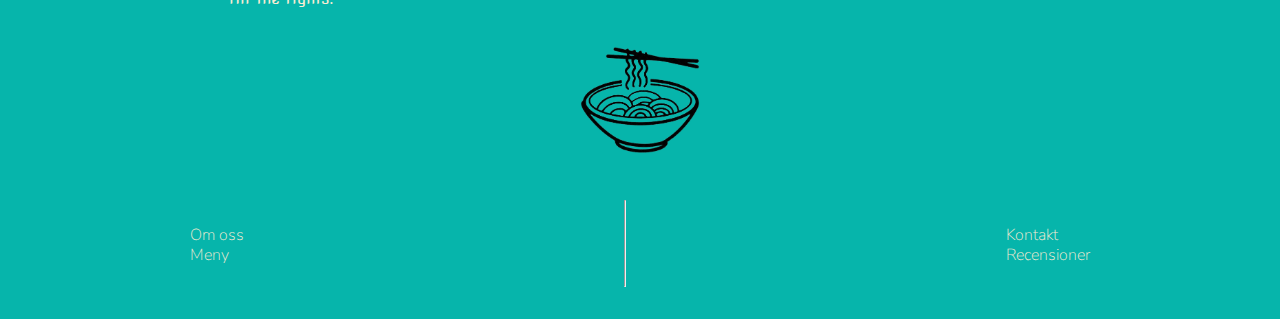
==== commit aba9b4e1: "added changes" ====
--- a/index.html
+++ b/index.html
@@ -17,78 +17,25 @@
       href="https://fonts.googleapis.com/css2?family=Cedarville+Cursive&display=swap"
       rel="stylesheet"
     />
-    <link
-      rel="stylesheet"
-      href="https://cdnjs.cloudflare.com/ajax/libs/font-awesome/4.7.0/css/font-awesome.min.css"
-    />
+    <link rel="stylesheet" href="https://cdnjs.cloudflare.com/ajax/libs/font-awesome/4.7.0/css/font-awesome.min.css">
     <script src="script.js"></script>
     <title>Koi Noodle House</title>
-    <link rel="icon" href="/images/koiFishLogo.png" />
+    <link rel="icon" href="/images/koiFishLogo.png">
     <script defer src="script.js"></script>
+
   </head>
   <body>
     <header>
       <nav class="topnav" id="myTopnav" aria-label="Main Navigation">
-<<<<<<< HEAD
-        <a href="./index.html" class="active"
-          ><img
-            src="./images/RamenLogo.png"
-            alt="Koi fish logo"
-=======
         <a href="./index.html" class="active"><img src="./images/RamenLogo.png" alt="Koi fish logo"
->>>>>>> 0df45abdaf3b6dc75f709b1bf67c0e6a730ab4d2
             height="75"
             width="75"
         /></a>
-        <a href="./index.html" style="text-decoration: underline">Hem</a>
+        <a href="./index.html" style="text-decoration: underline;">Hem</a>
         <a href="./meny.html">Meny</a>
         <a href="./omoss.html">Om oss</a>
         <a href="./recensioner.html">Recensioner</a>
         <a href="./kontakt.html">Kontakt</a>
-<<<<<<< HEAD
-        <div class="openBtn">
-          <button class="openButton" onclick="openForm()">
-            <strong>Boka bord</strong>
-          </button>
-        </div>
-        <div class="loginPopup">
-          <div class="formPopup" id="popupForm">
-            <form class="formContainer">
-              <h2>Boka Bord:</h2>
-              <label for="email">
-                <strong>E-mail</strong>
-              </label>
-              <input
-                type="text"
-                id="email"
-                placeholder="Your Email"
-                name="email"
-                required
-              />
-              <label for="date">
-                <strong>Datum</strong>
-              </label>
-              <input type="datetime-local" id="date" name="date" required />
-              <label for="date">
-                <strong>Antal personer</strong>
-              </label>
-              <input
-                type="number"
-                id="persons"
-                placeholder="Antal personer"
-                name="persons"
-                required
-              />
-              <button type="submit" class="btn-boka">Boka</button>
-              <button
-                type="button"
-                class="btn-boka cancel"
-                onclick="closeForm()"
-              >
-                Stäng
-              </button>
-            </form>
-=======
       <div class="openBtn">
             <button class="openButton" onclick="openForm()"><strong>Boka bord</strong></button>
           </div>
@@ -112,9 +59,7 @@
                 <button type="button" class="btn-boka cancel" onclick="closeForm()">Stäng</button>
               </form>
             </div>
->>>>>>> 0df45abdaf3b6dc75f709b1bf67c0e6a730ab4d2
           </div>
-        </div>
         <a href="javascript:void(0);" class="icon" onclick="myFunction()">
           <i class="fa fa-bars"></i>
         </a>
@@ -142,7 +87,7 @@
         <h2>The bar</h2>
         <div class="text">
           <h3>Baren</h3>
-          <hr />
+          <hr>
           <h4>UPPTÄCK DEN FÖRTROLLANDE BAREN PÅ KOI NOODLE HOUSE</h4>
           <p>
             En plats som har blivit synonym med en trevlig atmosfär,
@@ -167,24 +112,20 @@
     </main>
     <footer>
       <div class="row">
-        <div
-          class="contact-information"
-          aria-label="Company Contact Information"
-        >
-          <p>
-            Mail:<br />
-            middlese@fosil.pro<br />
+        <div class="contact-information" aria-label="Company Contact Information">
+          <p>Mail:<br>
+            middlese@fosil.pro<br>
           </p>
           <p>
-            Telefon:<br />
-            +444 555 666 777<br />
+            Telefon:<br>
+            +444 555 666 777<br>
           </p>
           <p>
-            Adress:<br />
-            Tomtebodavägen 3A 171 65, Solna<br />
+            Adress:<br>
+            Tomtebodavägen 3A 171 65, Solna<br>
           </p>
           <p>
-            Copyright:<br />
+            Copyright:<br>
             All the rights.
           </p>
         </div>
@@ -205,20 +146,21 @@
         <img src="./images/nudlar2-removebg-preview.png" alt="nudlar" />
       </div>
       <div class="row">
-        <div class="footer-nav" aria-label="Footer Navigation">
-          <a href="./omoss.html">Om oss</a>
-          <a href="./meny.html">Meny</a>
-        </div>
-        <div class="line">
-          <hr />
-        </div>
-        <div class="row">
-          <div class="footer-nav" aria-label="Footer Navigation">
-            <a href="./kontakt.html">Kontakt</a>
-            <a href="./recensioner.html">Recensioner</a>
-          </div>
-        </div>
-      </div>
-    </footer>
+
+              <div class="footer-nav" aria-label="Footer Navigation">
+                <a href="./omoss.html">Om oss</a>
+                <a href="./meny.html">Meny</a>
+              </div>
+              <div class="line">
+                <hr />
+              </div>
+              <div class="row">
+                <div class="footer-nav" aria-label="Footer Navigation">
+                  <a href="./kontakt.html">Kontakt</a>
+                  <a href="./recensioner.html">Recensioner</a>
+                </div>
+              </div>
+            </div>
+          </footer>
   </body>
 </html>
--- a/style.css
+++ b/style.css
@@ -214,7 +214,7 @@
     flex-direction: row;
   }
   .rubrik h2,
-  .rubrik p {
+.rubrik p {
     position: relative;
     bottom: 60vw;
   }
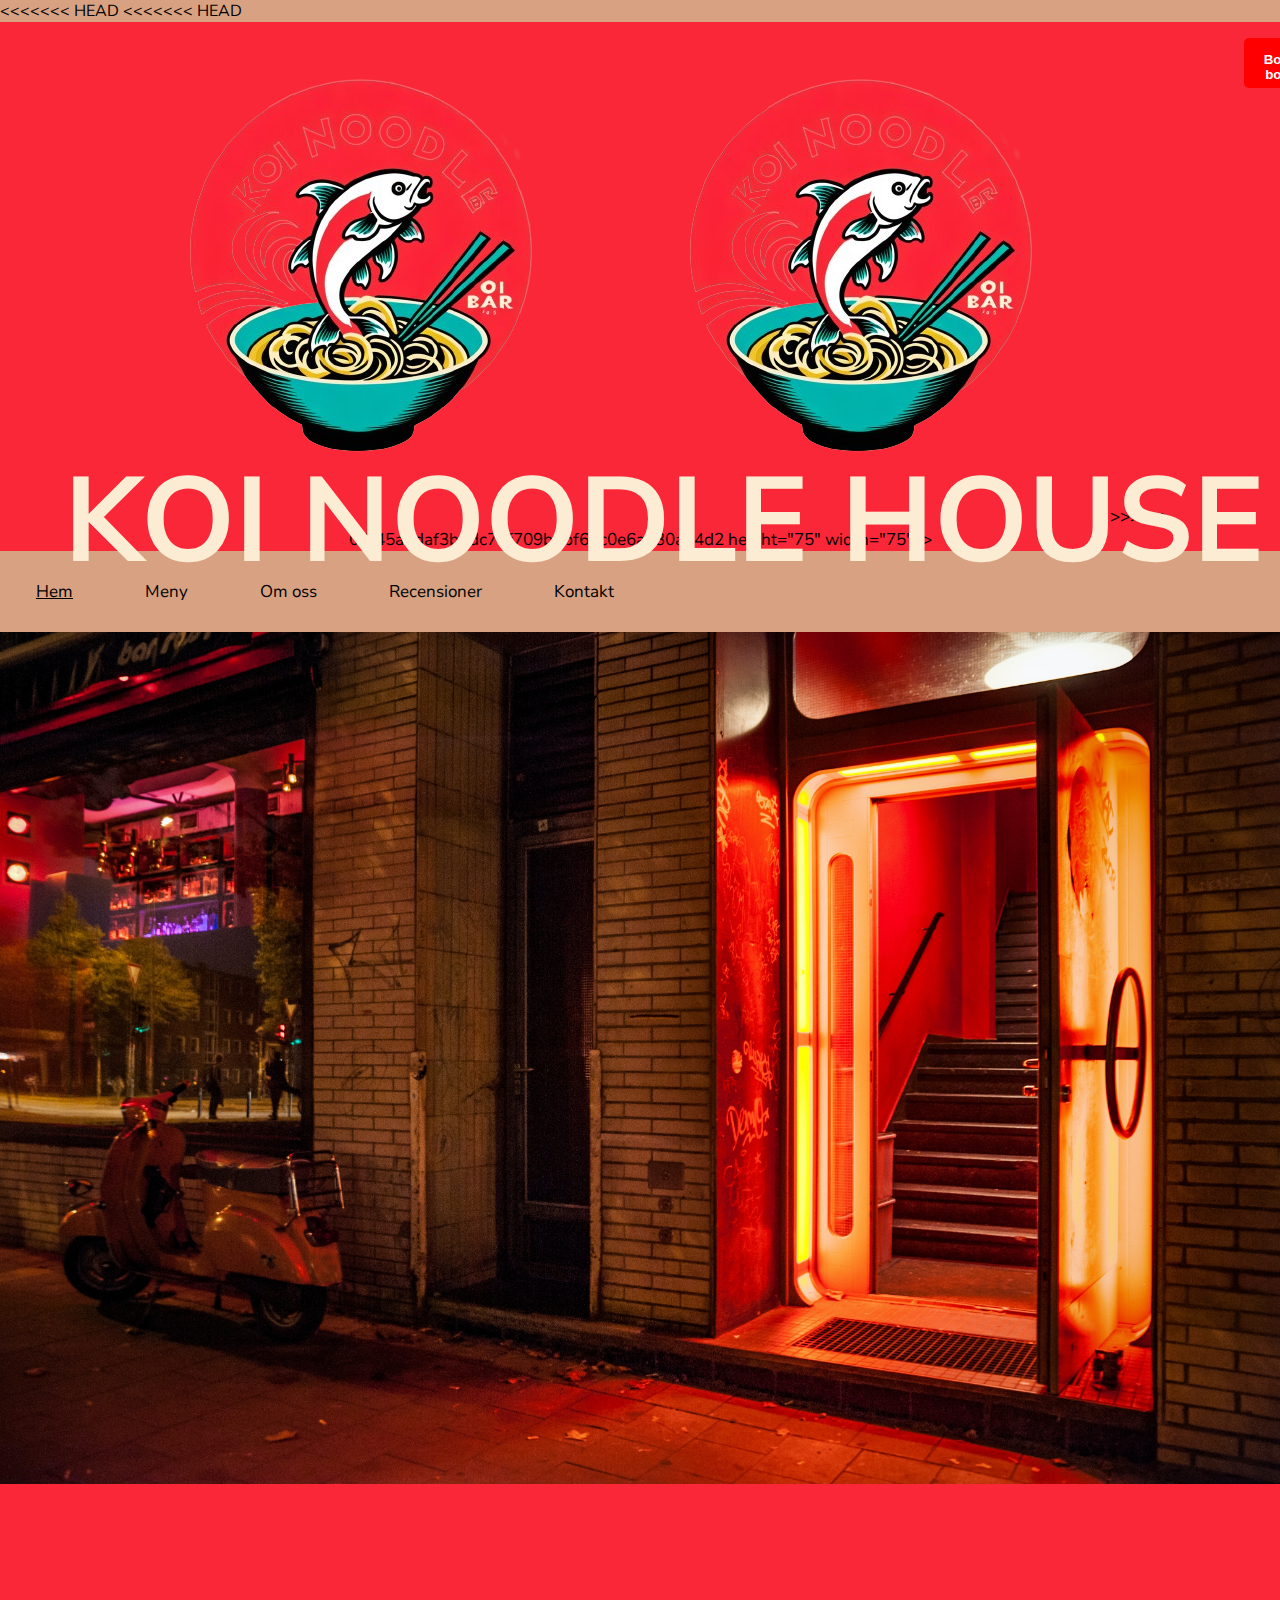
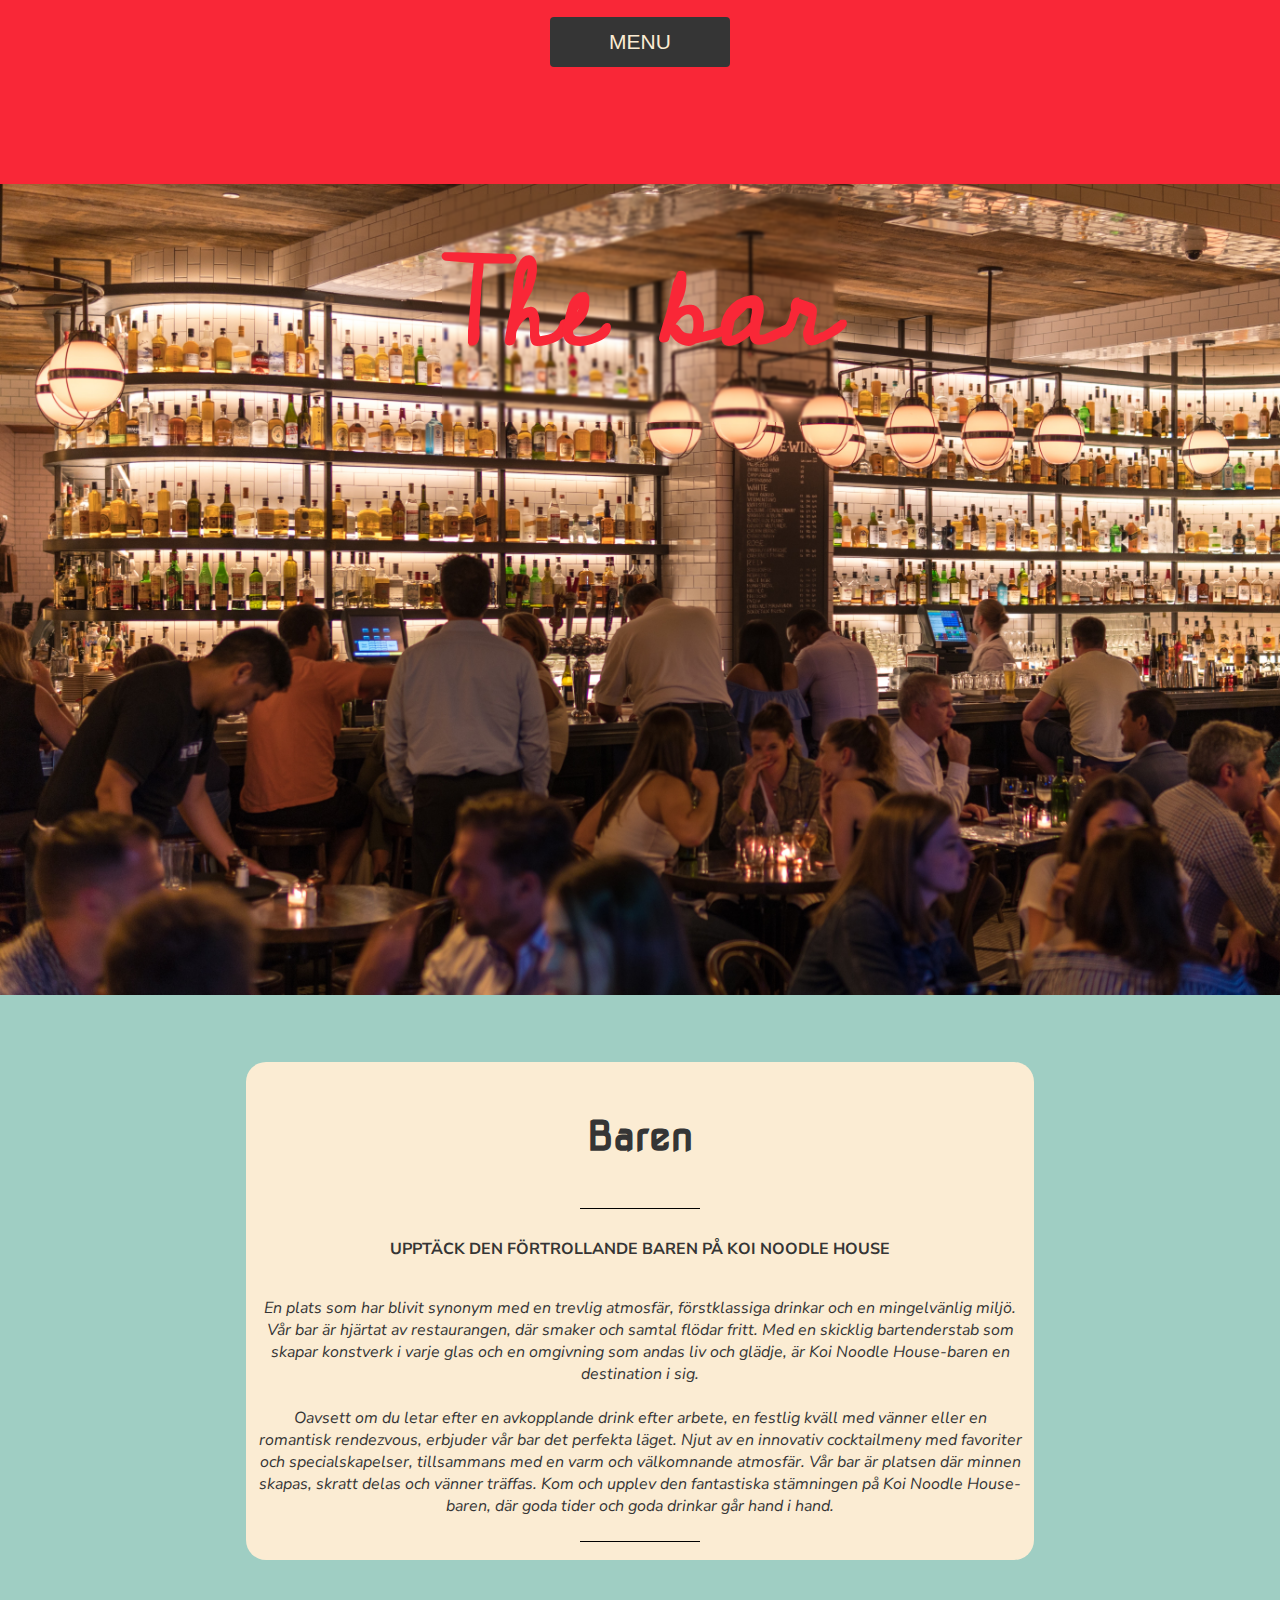
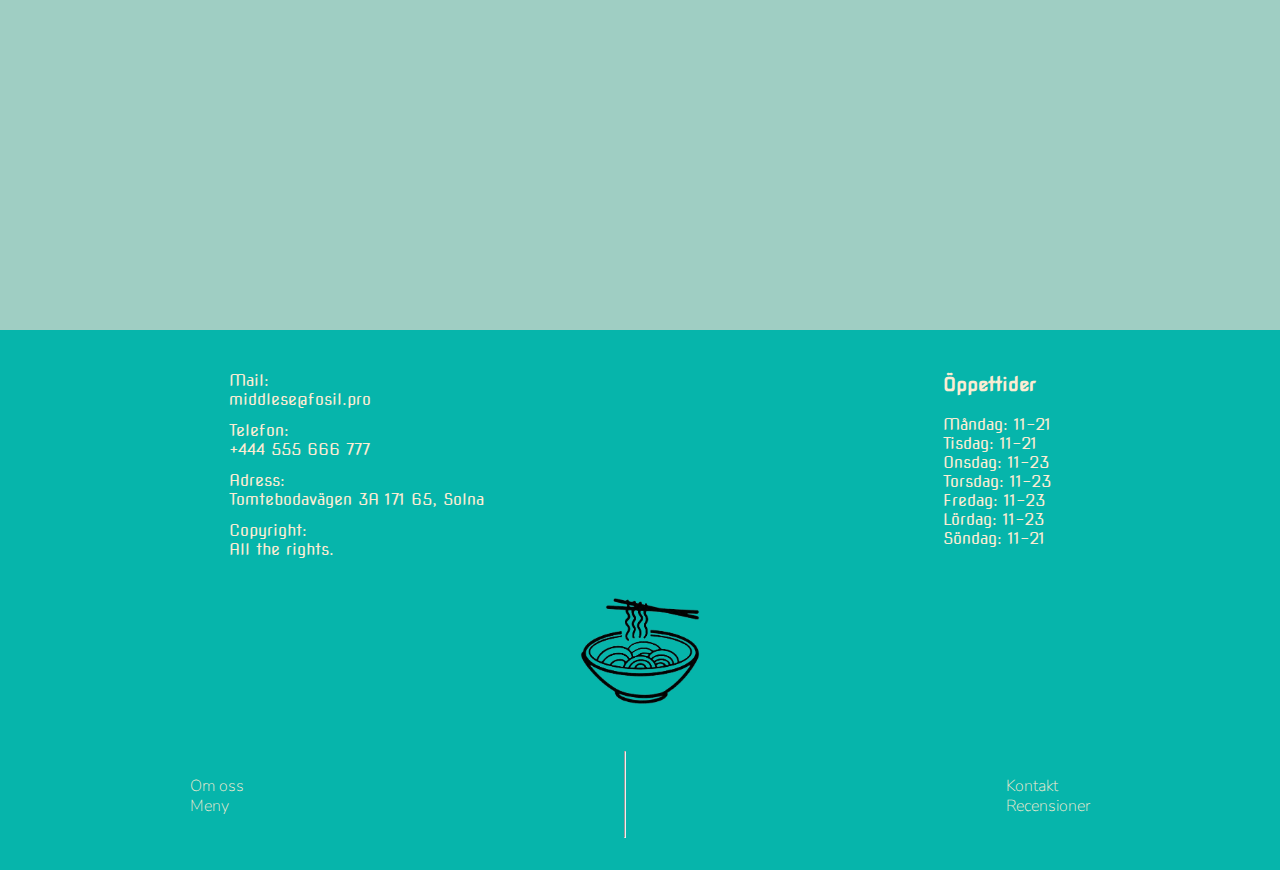
==== commit cae55307: "Merge pull request #29 from CharlesLindberg/charles" ====
--- a/index.html
+++ b/index.html
@@ -17,25 +17,78 @@
       href="https://fonts.googleapis.com/css2?family=Cedarville+Cursive&display=swap"
       rel="stylesheet"
     />
-    <link rel="stylesheet" href="https://cdnjs.cloudflare.com/ajax/libs/font-awesome/4.7.0/css/font-awesome.min.css">
+    <link
+      rel="stylesheet"
+      href="https://cdnjs.cloudflare.com/ajax/libs/font-awesome/4.7.0/css/font-awesome.min.css"
+    />
     <script src="script.js"></script>
     <title>Koi Noodle House</title>
-    <link rel="icon" href="/images/koiFishLogo.png">
+    <link rel="icon" href="/images/koiFishLogo.png" />
     <script defer src="script.js"></script>
-
   </head>
   <body>
     <header>
       <nav class="topnav" id="myTopnav" aria-label="Main Navigation">
+<<<<<<< HEAD
+        <a href="./index.html" class="active"
+          ><img
+            src="./images/RamenLogo.png"
+            alt="Koi fish logo"
+=======
         <a href="./index.html" class="active"><img src="./images/RamenLogo.png" alt="Koi fish logo"
+>>>>>>> 0df45abdaf3b6dc75f709b1bf67c0e6a730ab4d2
             height="75"
             width="75"
         /></a>
-        <a href="./index.html" style="text-decoration: underline;">Hem</a>
+        <a href="./index.html" style="text-decoration: underline">Hem</a>
         <a href="./meny.html">Meny</a>
         <a href="./omoss.html">Om oss</a>
         <a href="./recensioner.html">Recensioner</a>
         <a href="./kontakt.html">Kontakt</a>
+<<<<<<< HEAD
+        <div class="openBtn">
+          <button class="openButton" onclick="openForm()">
+            <strong>Boka bord</strong>
+          </button>
+        </div>
+        <div class="loginPopup">
+          <div class="formPopup" id="popupForm">
+            <form class="formContainer">
+              <h2>Boka Bord:</h2>
+              <label for="email">
+                <strong>E-mail</strong>
+              </label>
+              <input
+                type="text"
+                id="email"
+                placeholder="Your Email"
+                name="email"
+                required
+              />
+              <label for="date">
+                <strong>Datum</strong>
+              </label>
+              <input type="datetime-local" id="date" name="date" required />
+              <label for="date">
+                <strong>Antal personer</strong>
+              </label>
+              <input
+                type="number"
+                id="persons"
+                placeholder="Antal personer"
+                name="persons"
+                required
+              />
+              <button type="submit" class="btn-boka">Boka</button>
+              <button
+                type="button"
+                class="btn-boka cancel"
+                onclick="closeForm()"
+              >
+                Stäng
+              </button>
+            </form>
+=======
       <div class="openBtn">
             <button class="openButton" onclick="openForm()"><strong>Boka bord</strong></button>
           </div>
@@ -59,7 +112,9 @@
                 <button type="button" class="btn-boka cancel" onclick="closeForm()">Stäng</button>
               </form>
             </div>
+>>>>>>> 0df45abdaf3b6dc75f709b1bf67c0e6a730ab4d2
           </div>
+        </div>
         <a href="javascript:void(0);" class="icon" onclick="myFunction()">
           <i class="fa fa-bars"></i>
         </a>
@@ -87,7 +142,7 @@
         <h2>The bar</h2>
         <div class="text">
           <h3>Baren</h3>
-          <hr>
+          <hr />
           <h4>UPPTÄCK DEN FÖRTROLLANDE BAREN PÅ KOI NOODLE HOUSE</h4>
           <p>
             En plats som har blivit synonym med en trevlig atmosfär,
@@ -112,20 +167,24 @@
     </main>
     <footer>
       <div class="row">
-        <div class="contact-information" aria-label="Company Contact Information">
-          <p>Mail:<br>
-            middlese@fosil.pro<br>
-          </p>
-          <p>
-            Telefon:<br>
-            +444 555 666 777<br>
-          </p>
-          <p>
-            Adress:<br>
-            Tomtebodavägen 3A 171 65, Solna<br>
-          </p>
-          <p>
-            Copyright:<br>
+        <div
+          class="contact-information"
+          aria-label="Company Contact Information"
+        >
+          <p>
+            Mail:<br />
+            middlese@fosil.pro<br />
+          </p>
+          <p>
+            Telefon:<br />
+            +444 555 666 777<br />
+          </p>
+          <p>
+            Adress:<br />
+            Tomtebodavägen 3A 171 65, Solna<br />
+          </p>
+          <p>
+            Copyright:<br />
             All the rights.
           </p>
         </div>
@@ -146,21 +205,20 @@
         <img src="./images/nudlar2-removebg-preview.png" alt="nudlar" />
       </div>
       <div class="row">
-
-              <div class="footer-nav" aria-label="Footer Navigation">
-                <a href="./omoss.html">Om oss</a>
-                <a href="./meny.html">Meny</a>
-              </div>
-              <div class="line">
-                <hr />
-              </div>
-              <div class="row">
-                <div class="footer-nav" aria-label="Footer Navigation">
-                  <a href="./kontakt.html">Kontakt</a>
-                  <a href="./recensioner.html">Recensioner</a>
-                </div>
-              </div>
-            </div>
-          </footer>
+        <div class="footer-nav" aria-label="Footer Navigation">
+          <a href="./omoss.html">Om oss</a>
+          <a href="./meny.html">Meny</a>
+        </div>
+        <div class="line">
+          <hr />
+        </div>
+        <div class="row">
+          <div class="footer-nav" aria-label="Footer Navigation">
+            <a href="./kontakt.html">Kontakt</a>
+            <a href="./recensioner.html">Recensioner</a>
+          </div>
+        </div>
+      </div>
+    </footer>
   </body>
 </html>
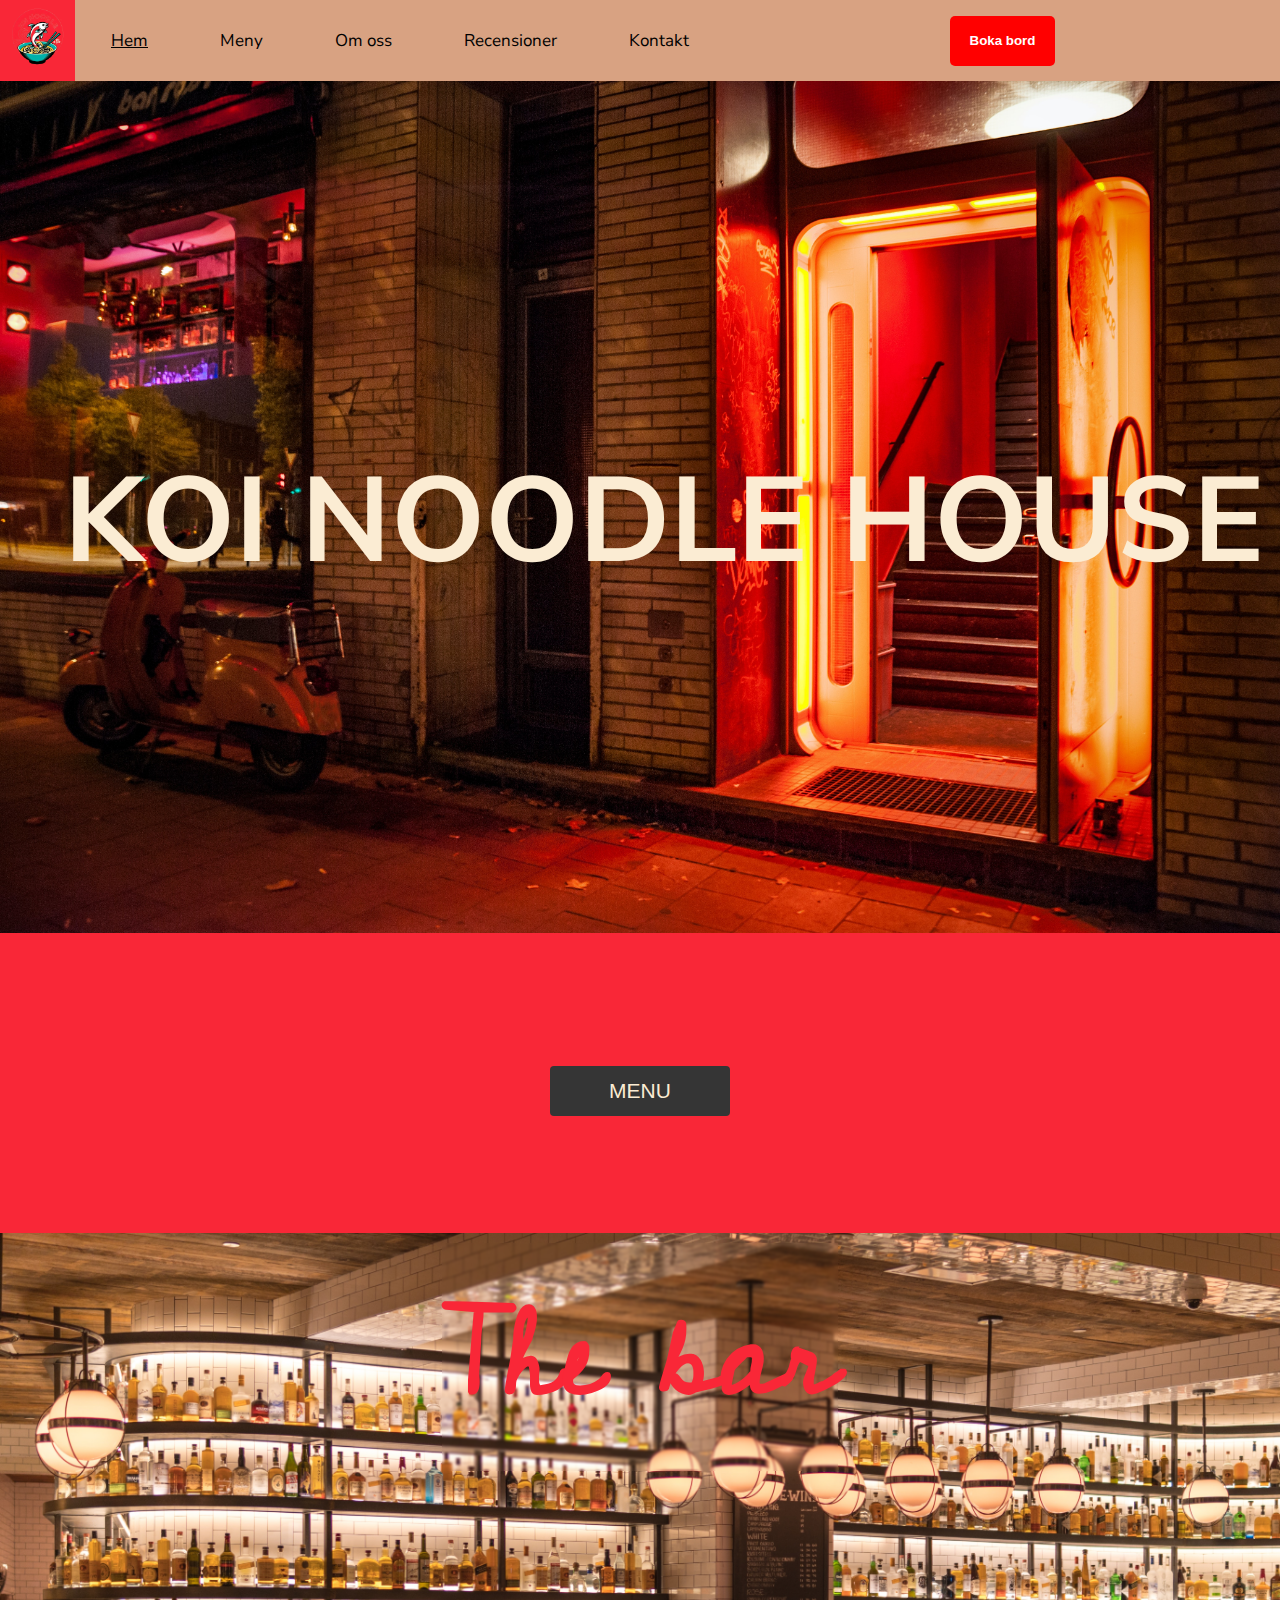
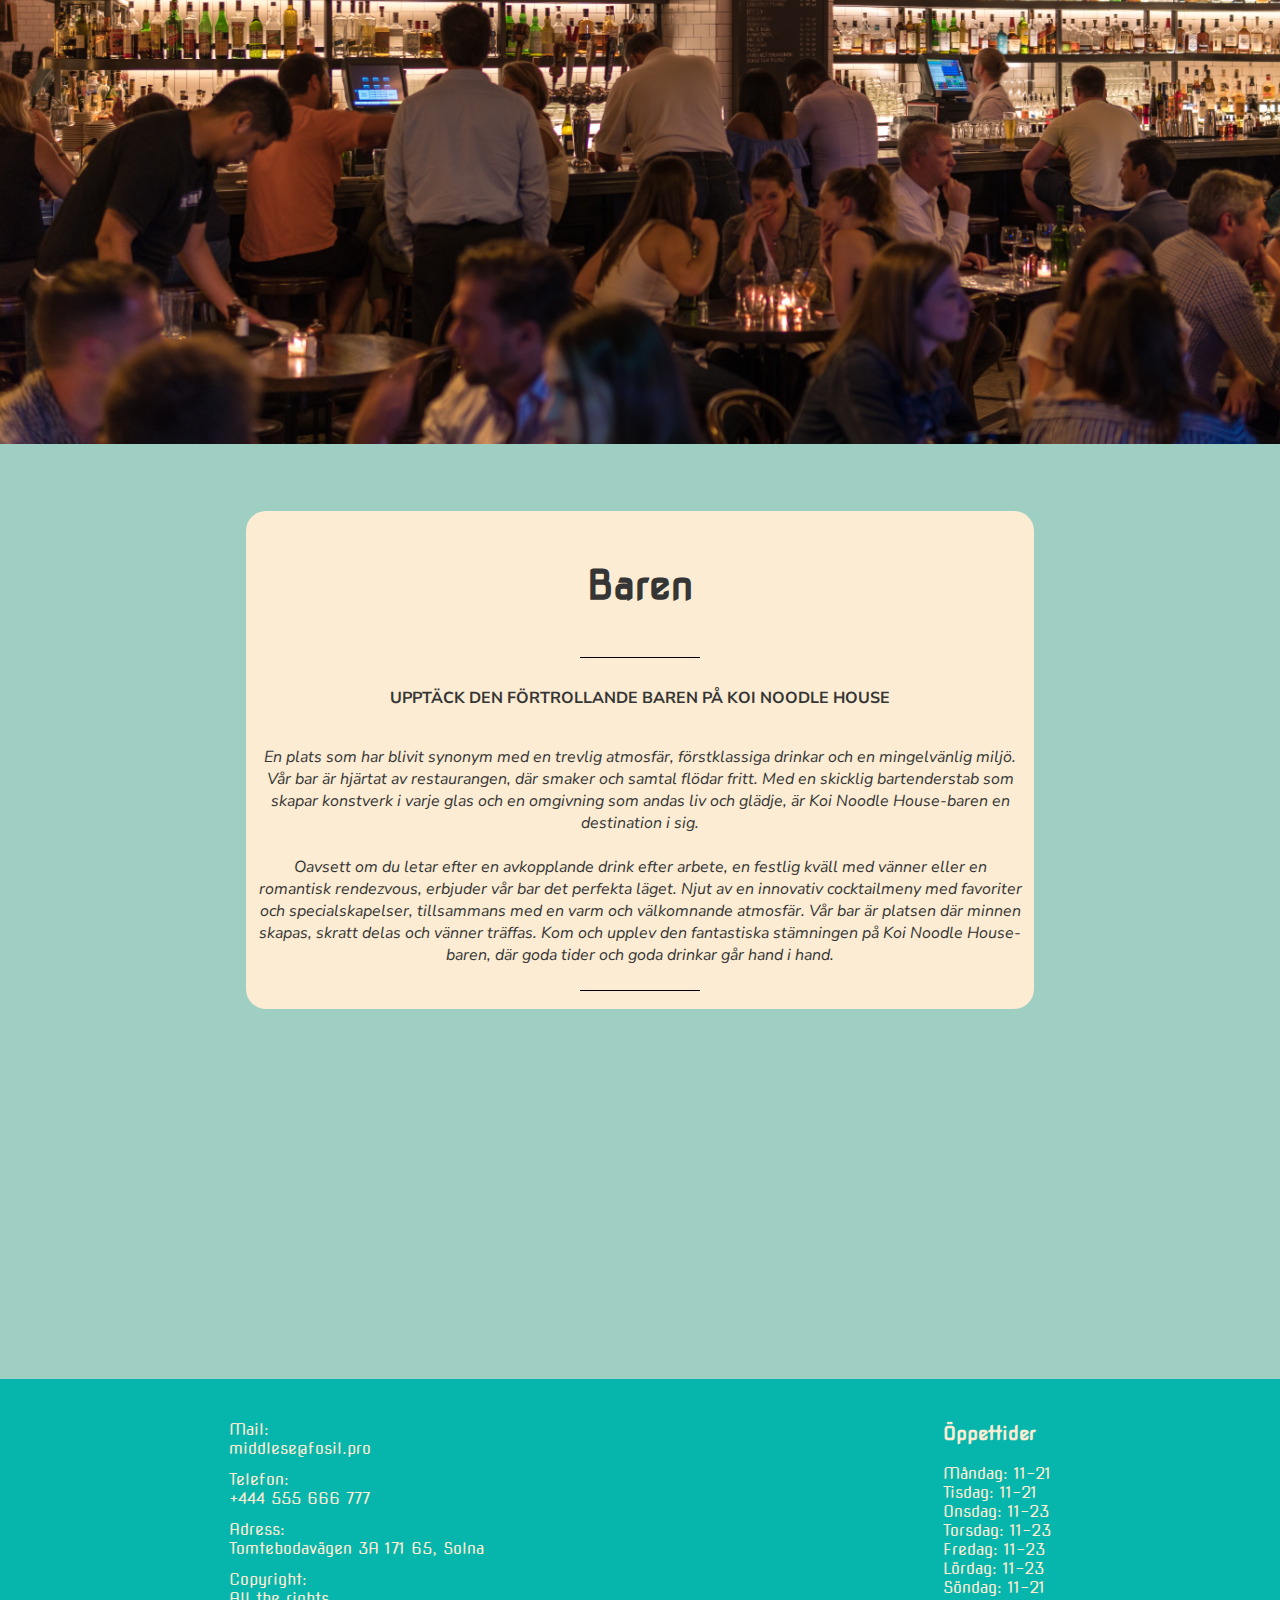
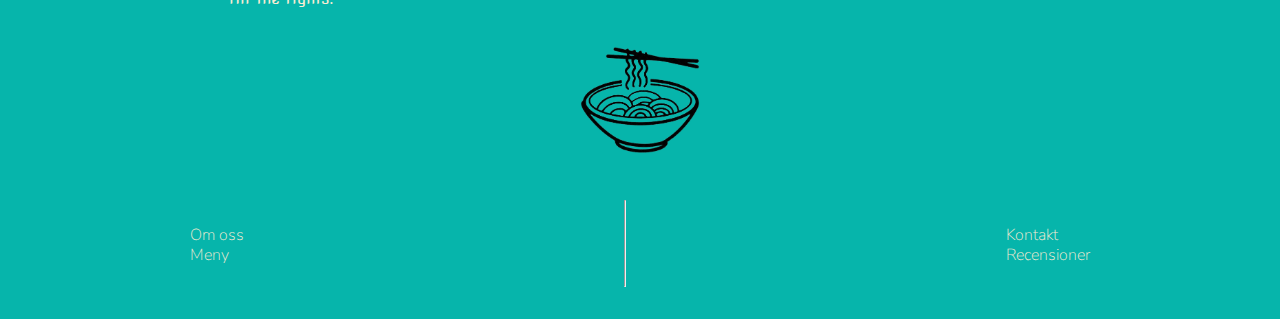
==== commit 183372b2: "merge" ====
--- a/index.html
+++ b/index.html
@@ -29,14 +29,10 @@
   <body>
     <header>
       <nav class="topnav" id="myTopnav" aria-label="Main Navigation">
-<<<<<<< HEAD
         <a href="./index.html" class="active"
           ><img
             src="./images/RamenLogo.png"
             alt="Koi fish logo"
-=======
-        <a href="./index.html" class="active"><img src="./images/RamenLogo.png" alt="Koi fish logo"
->>>>>>> 0df45abdaf3b6dc75f709b1bf67c0e6a730ab4d2
             height="75"
             width="75"
         /></a>
@@ -45,7 +41,6 @@
         <a href="./omoss.html">Om oss</a>
         <a href="./recensioner.html">Recensioner</a>
         <a href="./kontakt.html">Kontakt</a>
-<<<<<<< HEAD
         <div class="openBtn">
           <button class="openButton" onclick="openForm()">
             <strong>Boka bord</strong>
@@ -88,31 +83,6 @@
                 Stäng
               </button>
             </form>
-=======
-      <div class="openBtn">
-            <button class="openButton" onclick="openForm()"><strong>Boka bord</strong></button>
-          </div>
-          <div class="loginPopup">
-            <div class="formPopup" id="popupForm">
-              <form class="formContainer">
-                <h2>Boka Bord:</h2>
-                <label for="email">
-                  <strong>E-mail</strong>
-                </label>
-                <input type="text" id="email" placeholder="Your Email" name="email" required>
-                <label for="date">
-                  <strong>Datum</strong>
-                </label>
-                <input type="datetime-local" id="date" name="date" required>
-                <label for="date">
-                  <strong>Antal personer</strong>
-                </label>
-                <input type="number" id="persons" placeholder="Antal personer" name="persons" required>
-                <button type="submit" class="btn-boka">Boka</button>
-                <button type="button" class="btn-boka cancel" onclick="closeForm()">Stäng</button>
-              </form>
-            </div>
->>>>>>> 0df45abdaf3b6dc75f709b1bf67c0e6a730ab4d2
           </div>
         </div>
         <a href="javascript:void(0);" class="icon" onclick="myFunction()">
